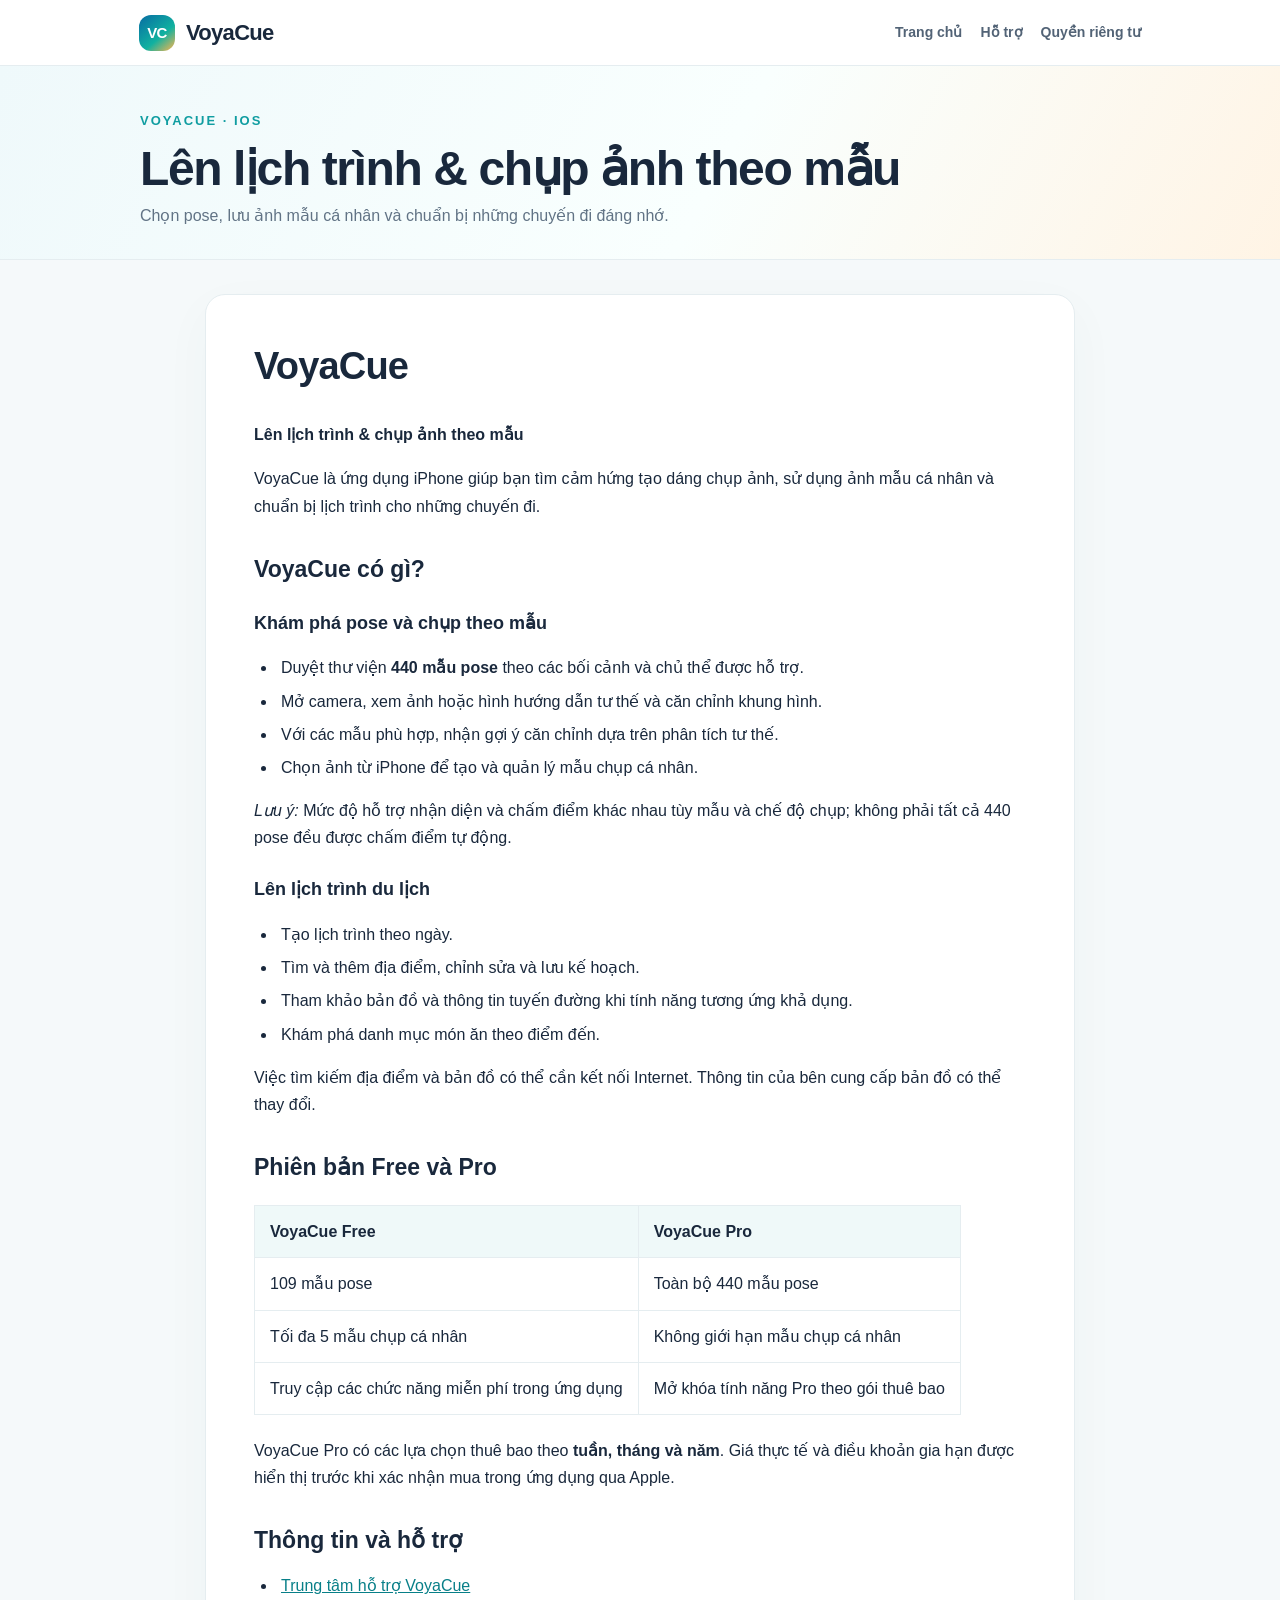
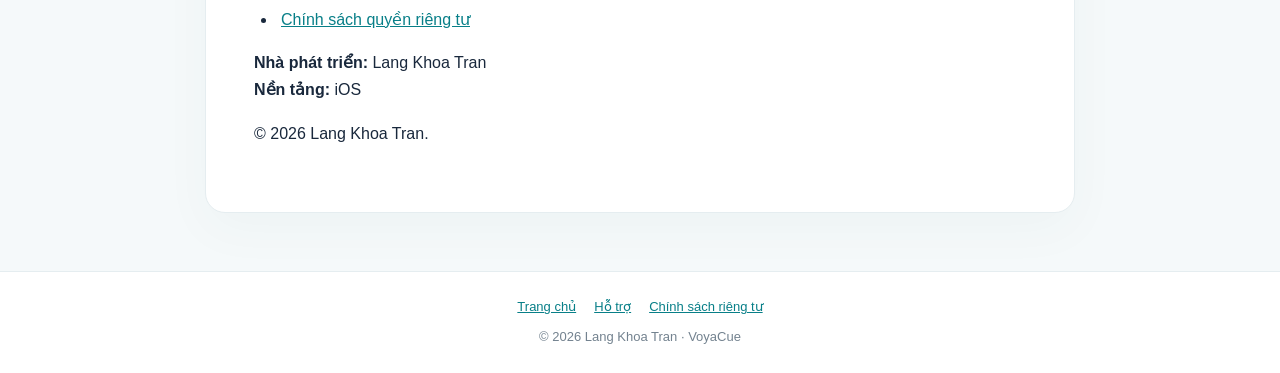
==== index.html @ 2c04db12 "Add files via upload" ====
<!doctype html>
<html lang="vi">
<head>
<meta charset="utf-8">
<meta name="viewport" content="width=device-width, initial-scale=1">
<meta name="description" content="Ứng dụng iPhone giúp bạn tìm cảm hứng tạo dáng và lên kế hoạch du lịch.">
<meta name="theme-color" content="#f5f9fa">
<title>VoyaCue — Lên lịch trình &amp; chụp ảnh theo mẫu</title>
<link rel="stylesheet" href="/styles.css">
</head>
<body>
<header class="site-header"><nav class="nav" aria-label="Điều hướng chính">
<a class="brand" href="/"><span class="logo" aria-hidden="true">VC</span>VoyaCue</a>
<div class="nav-links"><a href="/">Trang chủ</a><a href="/support.html">Hỗ trợ</a><a href="/privacy.html">Quyền riêng tư</a></div>
</nav></header>
<section class="hero"><div class="hero-content"><div class="eyebrow">VoyaCue · iOS</div><h1>Lên lịch trình &amp; chụp ảnh theo mẫu</h1><p>Chọn pose, lưu ảnh mẫu cá nhân và chuẩn bị những chuyến đi đáng nhớ.</p></div></section>
<main class="main"><article class="content"><h1>VoyaCue</h1>
<p><strong>Lên lịch trình &amp; chụp ảnh theo mẫu</strong></p>
<p>VoyaCue là ứng dụng iPhone giúp bạn tìm cảm hứng tạo dáng chụp ảnh, sử dụng ảnh mẫu cá nhân và chuẩn bị lịch trình cho những chuyến đi.</p>
<h2>VoyaCue có gì?</h2>
<h3>Khám phá pose và chụp theo mẫu</h3>
<ul>
<li>Duyệt thư viện <strong>440 mẫu pose</strong> theo các bối cảnh và chủ thể được hỗ trợ.</li>
<li>Mở camera, xem ảnh hoặc hình hướng dẫn tư thế và căn chỉnh khung hình.</li>
<li>Với các mẫu phù hợp, nhận gợi ý căn chỉnh dựa trên phân tích tư thế.</li>
<li>Chọn ảnh từ iPhone để tạo và quản lý mẫu chụp cá nhân.</li>
</ul>
<p><em>Lưu ý:</em> Mức độ hỗ trợ nhận diện và chấm điểm khác nhau tùy mẫu và chế độ chụp; không phải tất cả 440 pose đều được chấm điểm tự động.</p>
<h3>Lên lịch trình du lịch</h3>
<ul>
<li>Tạo lịch trình theo ngày.</li>
<li>Tìm và thêm địa điểm, chỉnh sửa và lưu kế hoạch.</li>
<li>Tham khảo bản đồ và thông tin tuyến đường khi tính năng tương ứng khả dụng.</li>
<li>Khám phá danh mục món ăn theo điểm đến.</li>
</ul>
<p>Việc tìm kiếm địa điểm và bản đồ có thể cần kết nối Internet. Thông tin của bên cung cấp bản đồ có thể thay đổi.</p>
<h2>Phiên bản Free và Pro</h2>
<table>
<thead>
<tr>
  <th>VoyaCue Free</th>
  <th>VoyaCue Pro</th>
</tr>
</thead>
<tbody>
<tr>
  <td>109 mẫu pose</td>
  <td>Toàn bộ 440 mẫu pose</td>
</tr>
<tr>
  <td>Tối đa 5 mẫu chụp cá nhân</td>
  <td>Không giới hạn mẫu chụp cá nhân</td>
</tr>
<tr>
  <td>Truy cập các chức năng miễn phí trong ứng dụng</td>
  <td>Mở khóa tính năng Pro theo gói thuê bao</td>
</tr>
</tbody>
</table>
<p>VoyaCue Pro có các lựa chọn thuê bao theo <strong>tuần, tháng và năm</strong>. Giá thực tế và điều khoản gia hạn được hiển thị trước khi xác nhận mua trong ứng dụng qua Apple.</p>
<h2>Thông tin và hỗ trợ</h2>
<ul>
<li><a href="./support.html">Trung tâm hỗ trợ VoyaCue</a></li>
<li><a href="./privacy.html">Chính sách quyền riêng tư</a></li>
</ul>
<p><strong>Nhà phát triển:</strong> Lang Khoa Tran<br />
<strong>Nền tảng:</strong> iOS</p>
<p>© 2026 Lang Khoa Tran.</p>
</article></main>
<footer class="site-footer"><div class="footer-links"><a href="/">Trang chủ</a><a href="/support.html">Hỗ trợ</a><a href="/privacy.html">Chính sách riêng tư</a></div><div>© 2026 Lang Khoa Tran · VoyaCue</div></footer>
</body></html>
---- styles.css ----
:root{--ink:#19283c;--muted:#617385;--teal:#109da1;--orange:#ff9f50;--line:#e5edf0;--bg:#f5f9fa}
*{box-sizing:border-box}html{scroll-behavior:smooth}body{margin:0;background:var(--bg);color:var(--ink);font:16px/1.7 -apple-system,BlinkMacSystemFont,"Segoe UI",Arial,sans-serif}
a{color:#087f88}a:hover{text-decoration-thickness:2px}
.site-header{background:#fff;border-bottom:1px solid var(--line)}
.nav{max-width:1050px;margin:auto;padding:14px 24px;display:flex;gap:25px;justify-content:space-between;align-items:center;flex-wrap:wrap}
.brand{display:flex;gap:11px;align-items:center;color:var(--ink);font-size:22px;font-weight:800;text-decoration:none;letter-spacing:-.7px}
.logo{height:36px;width:36px;border-radius:12px;display:inline-flex;align-items:center;justify-content:center;color:white;font-size:15px;background:linear-gradient(140deg,#086ca3,#10b1a0 60%,#ffb44c)}
.nav-links{display:flex;flex-wrap:wrap;gap:18px}.nav-links a{font-size:14px;font-weight:600;color:#526376;text-decoration:none}.nav-links a:hover{color:#088e96}
.hero{background:linear-gradient(118deg,#eff9fb 0%,#f9fffe 56%,#fff4e5 100%);padding:44px 24px 30px;border-bottom:1px solid var(--line)}
.hero-content{max-width:1000px;margin:auto}.eyebrow{font-size:13px;font-weight:800;letter-spacing:2px;text-transform:uppercase;color:var(--teal)}
.hero h1{margin:8px 0 4px;font-size:clamp(31px,5vw,48px);line-height:1.2;letter-spacing:-1.4px}.hero p{max-width:680px;color:var(--muted);margin:0}
.main{max-width:1000px;padding:34px 24px 58px;margin:auto}.content{max-width:870px;margin:auto;background:white;border:1px solid var(--line);border-radius:20px;padding:clamp(22px,5vw,48px);box-shadow:0 16px 50px rgba(32,78,88,.035)}
.content h1{font-size:clamp(27px,4vw,38px);line-height:1.22;letter-spacing:-.8px;margin-top:0}
.content h2{font-size:23px;margin:34px 0 8px;line-height:1.35}.content h3{font-size:18px;margin:23px 0 6px}.content p{margin:9px 0 17px}
.content ul,.content ol{padding-left:23px}.content li{padding-left:4px;margin:6px 0}
.content blockquote{background:#fff8ee;border-left:4px solid var(--orange);padding:10px 18px;margin:18px 0;color:#69583d}
.content table{border-collapse:collapse;width:100%;display:block;overflow-x:auto;margin:22px 0;white-space:normal}.content th,.content td{padding:12px 15px;text-align:left;border:1px solid var(--line);min-width:140px}.content th{background:#eff9f9}
.content hr{border:0;border-top:1px solid var(--line);margin:30px 0}.content a{overflow-wrap:anywhere}.content code{background:#eef6f7;padding:2px 5px;border-radius:5px}
.site-footer{background:white;border-top:1px solid var(--line);text-align:center;padding:24px;color:#73828f;font-size:13px}
.footer-links{display:flex;gap:18px;justify-content:center;flex-wrap:wrap;margin-bottom:8px}
@media(max-width:600px){.nav{align-items:flex-start;gap:12px}.content{border-radius:14px}.main{padding:18px 12px 38px}.hero{padding:32px 20px}.content th,.content td{padding:9px 10px}}
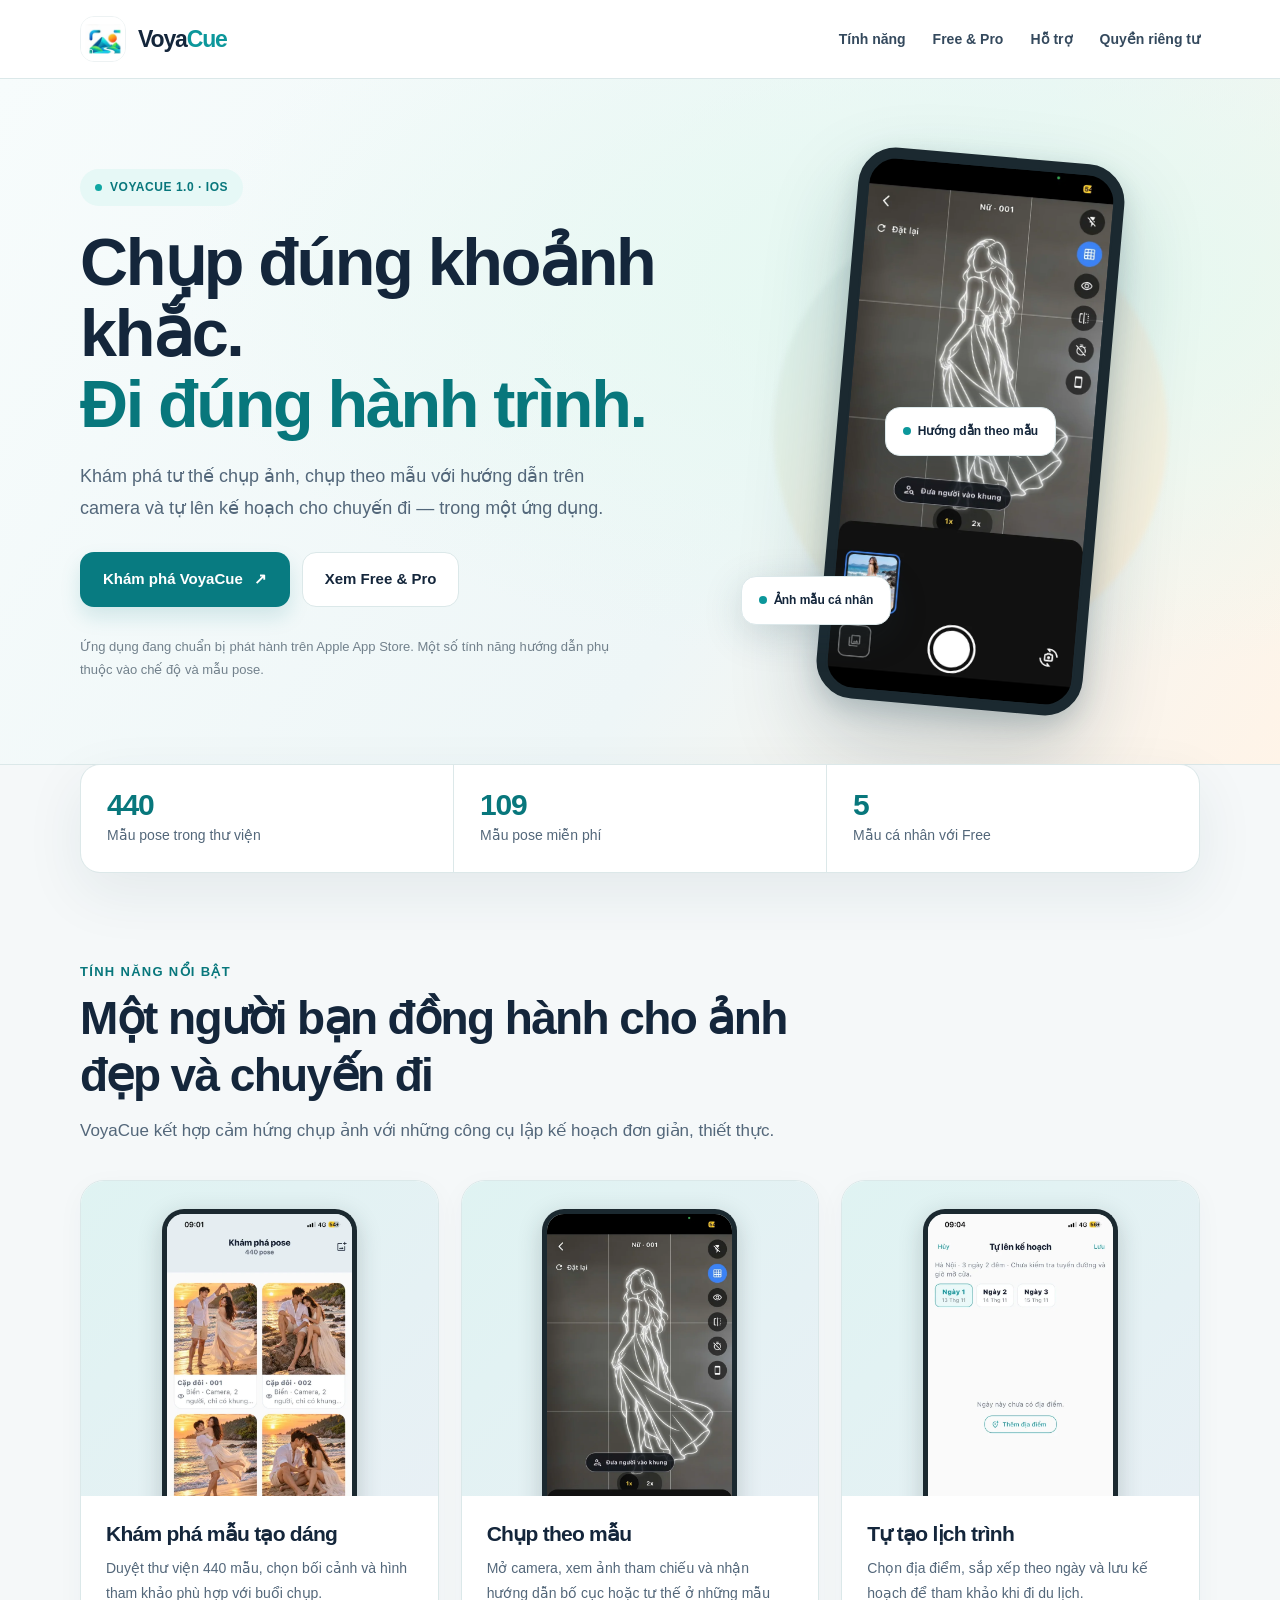
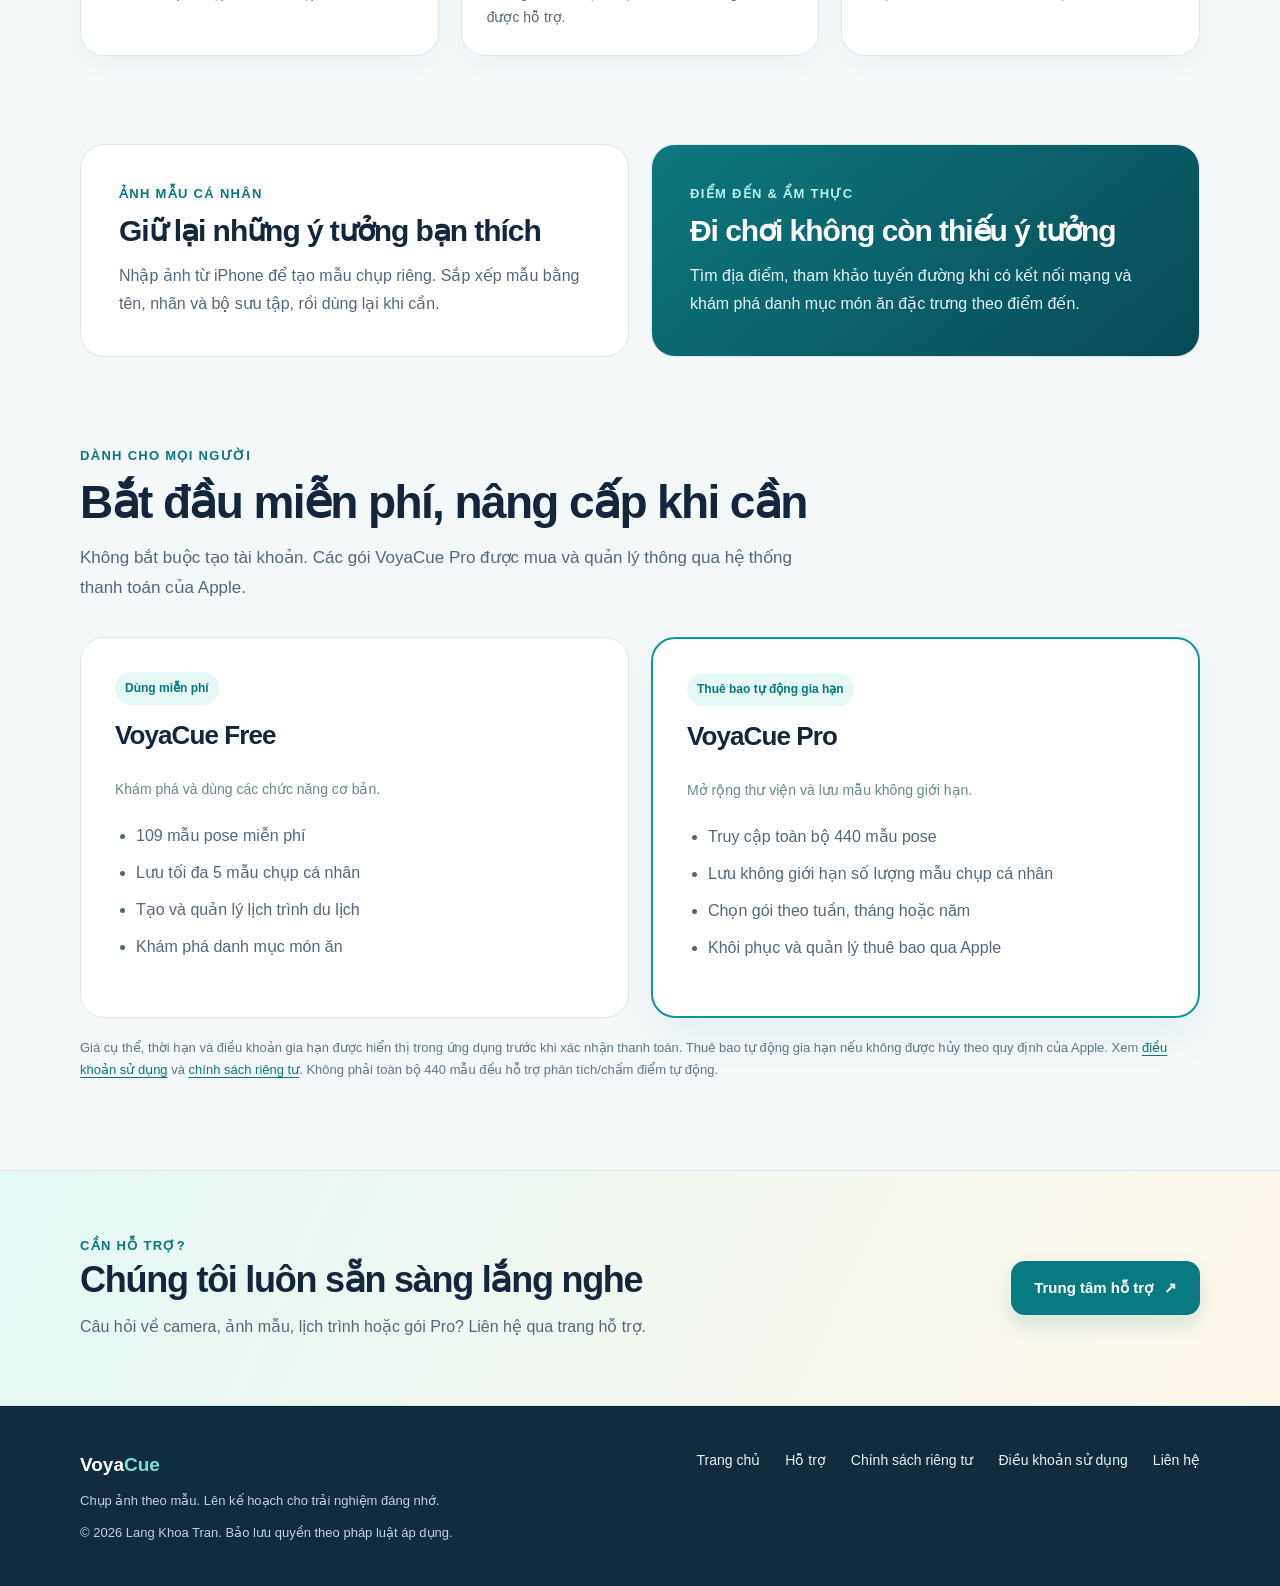
==== commit 2c84d2d3: "Add files via upload" ====
--- a/index.html
+++ b/index.html
@@ -1,71 +1,18 @@
-<!doctype html>
-<html lang="vi">
-<head>
-<meta charset="utf-8">
-<meta name="viewport" content="width=device-width, initial-scale=1">
-<meta name="description" content="Ứng dụng iPhone giúp bạn tìm cảm hứng tạo dáng và lên kế hoạch du lịch.">
-<meta name="theme-color" content="#f5f9fa">
-<title>VoyaCue — Lên lịch trình &amp; chụp ảnh theo mẫu</title>
-<link rel="stylesheet" href="/styles.css">
-</head>
-<body>
-<header class="site-header"><nav class="nav" aria-label="Điều hướng chính">
-<a class="brand" href="/"><span class="logo" aria-hidden="true">VC</span>VoyaCue</a>
-<div class="nav-links"><a href="/">Trang chủ</a><a href="/support.html">Hỗ trợ</a><a href="/privacy.html">Quyền riêng tư</a></div>
-</nav></header>
-<section class="hero"><div class="hero-content"><div class="eyebrow">VoyaCue · iOS</div><h1>Lên lịch trình &amp; chụp ảnh theo mẫu</h1><p>Chọn pose, lưu ảnh mẫu cá nhân và chuẩn bị những chuyến đi đáng nhớ.</p></div></section>
-<main class="main"><article class="content"><h1>VoyaCue</h1>
-<p><strong>Lên lịch trình &amp; chụp ảnh theo mẫu</strong></p>
-<p>VoyaCue là ứng dụng iPhone giúp bạn tìm cảm hứng tạo dáng chụp ảnh, sử dụng ảnh mẫu cá nhân và chuẩn bị lịch trình cho những chuyến đi.</p>
-<h2>VoyaCue có gì?</h2>
-<h3>Khám phá pose và chụp theo mẫu</h3>
-<ul>
-<li>Duyệt thư viện <strong>440 mẫu pose</strong> theo các bối cảnh và chủ thể được hỗ trợ.</li>
-<li>Mở camera, xem ảnh hoặc hình hướng dẫn tư thế và căn chỉnh khung hình.</li>
-<li>Với các mẫu phù hợp, nhận gợi ý căn chỉnh dựa trên phân tích tư thế.</li>
-<li>Chọn ảnh từ iPhone để tạo và quản lý mẫu chụp cá nhân.</li>
-</ul>
-<p><em>Lưu ý:</em> Mức độ hỗ trợ nhận diện và chấm điểm khác nhau tùy mẫu và chế độ chụp; không phải tất cả 440 pose đều được chấm điểm tự động.</p>
-<h3>Lên lịch trình du lịch</h3>
-<ul>
-<li>Tạo lịch trình theo ngày.</li>
-<li>Tìm và thêm địa điểm, chỉnh sửa và lưu kế hoạch.</li>
-<li>Tham khảo bản đồ và thông tin tuyến đường khi tính năng tương ứng khả dụng.</li>
-<li>Khám phá danh mục món ăn theo điểm đến.</li>
-</ul>
-<p>Việc tìm kiếm địa điểm và bản đồ có thể cần kết nối Internet. Thông tin của bên cung cấp bản đồ có thể thay đổi.</p>
-<h2>Phiên bản Free và Pro</h2>
-<table>
-<thead>
-<tr>
-  <th>VoyaCue Free</th>
-  <th>VoyaCue Pro</th>
-</tr>
-</thead>
-<tbody>
-<tr>
-  <td>109 mẫu pose</td>
-  <td>Toàn bộ 440 mẫu pose</td>
-</tr>
-<tr>
-  <td>Tối đa 5 mẫu chụp cá nhân</td>
-  <td>Không giới hạn mẫu chụp cá nhân</td>
-</tr>
-<tr>
-  <td>Truy cập các chức năng miễn phí trong ứng dụng</td>
-  <td>Mở khóa tính năng Pro theo gói thuê bao</td>
-</tr>
-</tbody>
-</table>
-<p>VoyaCue Pro có các lựa chọn thuê bao theo <strong>tuần, tháng và năm</strong>. Giá thực tế và điều khoản gia hạn được hiển thị trước khi xác nhận mua trong ứng dụng qua Apple.</p>
-<h2>Thông tin và hỗ trợ</h2>
-<ul>
-<li><a href="./support.html">Trung tâm hỗ trợ VoyaCue</a></li>
-<li><a href="./privacy.html">Chính sách quyền riêng tư</a></li>
-</ul>
-<p><strong>Nhà phát triển:</strong> Lang Khoa Tran<br />
-<strong>Nền tảng:</strong> iOS</p>
-<p>© 2026 Lang Khoa Tran.</p>
-</article></main>
-<footer class="site-footer"><div class="footer-links"><a href="/">Trang chủ</a><a href="/support.html">Hỗ trợ</a><a href="/privacy.html">Chính sách riêng tư</a></div><div>© 2026 Lang Khoa Tran · VoyaCue</div></footer>
-</body></html>
+<!doctype html><html lang="vi"><head><meta charset="utf-8"><meta name="viewport" content="width=device-width, initial-scale=1"><meta name="theme-color" content="#f5f8f9"><meta name="description" content="VoyaCue giúp bạn khám phá 440 mẫu pose, chụp ảnh theo mẫu và tự tạo lịch trình du lịch trên iPhone."><meta property="og:type" content="website"><meta property="og:title" content="VoyaCue — Chụp ảnh theo mẫu &amp; lên lịch trình du lịch"><meta property="og:description" content="VoyaCue giúp bạn khám phá 440 mẫu pose, chụp ảnh theo mẫu và tự tạo lịch trình du lịch trên iPhone."><meta property="og:site_name" content="VoyaCue"><link rel="icon" type="image/webp" href="/assets/app-icon.webp"><link rel="stylesheet" href="/styles.css"><title>VoyaCue — Chụp ảnh theo mẫu &amp; lên lịch trình du lịch</title></head><body><a class="skip-link" href="#main">Bỏ qua tới nội dung</a>
+<header class="site-header"><div class="container nav" role="navigation" aria-label="Điều hướng chính">
+<a class="brand" href="/"><img src="/assets/app-icon.webp" alt="" width="46" height="46"><span>Voya<span>Cue</span></span></a>
+<div class="nav-links"><a href="/#features" >Tính năng</a><a href="/#pricing" >Free & Pro</a><a href="/support.html" >Hỗ trợ</a><a href="/privacy.html" >Quyền riêng tư</a></div></div></header><main id="main">
+<section class="hero"><div class="container hero-layout"><div class="hero-copy"><span class="top-badge">VoyaCue 1.0 · iOS</span><h1>Chụp đúng khoảnh khắc.<br><strong>Đi đúng hành trình.</strong></h1><p>Khám phá tư thế chụp ảnh, chụp theo mẫu với hướng dẫn trên camera và tự lên kế hoạch cho chuyến đi — trong một ứng dụng.</p><div class="actions"><a class="btn btn-primary" href="#features">Khám phá VoyaCue <span aria-hidden="true">↗</span></a><a class="btn btn-ghost" href="#pricing">Xem Free & Pro</a></div><p class="fine-note">Ứng dụng đang chuẩn bị phát hành trên Apple App Store. Một số tính năng hướng dẫn phụ thuộc vào chế độ và mẫu pose.</p></div><div class="phone-stage"><div class="orb" aria-hidden="true"></div><div class="phone"><img src="/assets/guided-camera.webp" width="640" height="1386" alt="Ảnh chụp thật của Guided Camera VoyaCue, hiển thị hình hướng dẫn tư thế và nút chụp ảnh"></div><div class="phone-label"><span class="dot"></span>Hướng dẫn theo mẫu</div><div class="phone-label last"><span class="dot"></span>Ảnh mẫu cá nhân</div></div></div></section>
+<div class="container metrics" aria-label="Thông tin thư viện và gói"><div class="metric"><strong>440</strong><span>Mẫu pose trong thư viện</span></div><div class="metric"><strong>109</strong><span>Mẫu pose miễn phí</span></div><div class="metric"><strong>5</strong><span>Mẫu cá nhân với Free</span></div></div>
+<section class="section" id="features"><div class="container"><div class="section-head"><div class="section-kicker">Tính năng nổi bật</div><h2>Một người bạn đồng hành cho ảnh đẹp và chuyến đi</h2><p>VoyaCue kết hợp cảm hứng chụp ảnh với những công cụ lập kế hoạch đơn giản, thiết thực.</p></div><div class="feature-grid">
+<article class="feature-card"><div class="feature-thumb"><img loading="lazy" src="/assets/pose-gallery.webp" width="640" height="1386" alt="Màn hình thư viện pose VoyaCue, hiển thị mẫu tạo dáng đôi trên bãi biển"></div><div class="feature-text"><h3>Khám phá mẫu tạo dáng</h3><p>Duyệt thư viện 440 mẫu, chọn bối cảnh và hình tham khảo phù hợp với buổi chụp.</p></div></article>
+<article class="feature-card"><div class="feature-thumb"><img loading="lazy" src="/assets/guided-camera.webp" width="640" height="1386" alt="Màn hình chụp ảnh theo mẫu VoyaCue với hình gợi ý tư thế"></div><div class="feature-text"><h3>Chụp theo mẫu</h3><p>Mở camera, xem ảnh tham chiếu và nhận hướng dẫn bố cục hoặc tư thế ở những mẫu được hỗ trợ.</p></div></article>
+<article class="feature-card"><div class="feature-thumb"><img loading="lazy" src="/assets/trip-planner.webp" width="640" height="1386" alt="Màn hình tự lên kế hoạch chuyến đi theo ngày trên VoyaCue"></div><div class="feature-text"><h3>Tự tạo lịch trình</h3><p>Chọn địa điểm, sắp xếp theo ngày và lưu kế hoạch để tham khảo khi đi du lịch.</p></div></article>
+</div></div></section>
+<section class="section" style="padding-top:0"><div class="container split-banner"><div class="white-panel"><div class="section-kicker">Ảnh mẫu cá nhân</div><h2>Giữ lại những ý tưởng bạn thích</h2><p>Nhập ảnh từ iPhone để tạo mẫu chụp riêng. Sắp xếp mẫu bằng tên, nhãn và bộ sưu tập, rồi dùng lại khi cần.</p></div><div class="white-panel green-panel"><div class="section-kicker" style="color:#b7f2e8">Điểm đến & ẩm thực</div><h2>Đi chơi không còn thiếu ý tưởng</h2><p>Tìm địa điểm, tham khảo tuyến đường khi có kết nối mạng và khám phá danh mục món ăn đặc trưng theo điểm đến.</p></div></div></section>
+<section class="section" id="pricing" style="padding-top:0"><div class="container"><div class="section-head"><div class="section-kicker">Dành cho mọi người</div><h2>Bắt đầu miễn phí, nâng cấp khi cần</h2><p>Không bắt buộc tạo tài khoản. Các gói VoyaCue Pro được mua và quản lý thông qua hệ thống thanh toán của Apple.</p></div><div class="pricing-grid">
+<div class="price-card"><span class="plan-tag">Dùng miễn phí</span><h3>VoyaCue Free</h3><p class="plan-desc">Khám phá và dùng các chức năng cơ bản.</p><ul><li>109 mẫu pose miễn phí</li><li>Lưu tối đa 5 mẫu chụp cá nhân</li><li>Tạo và quản lý lịch trình du lịch</li><li>Khám phá danh mục món ăn</li></ul></div>
+<div class="price-card pro"><span class="plan-tag">Thuê bao tự động gia hạn</span><h3>VoyaCue Pro</h3><p class="plan-desc">Mở rộng thư viện và lưu mẫu không giới hạn.</p><ul><li>Truy cập toàn bộ 440 mẫu pose</li><li>Lưu không giới hạn số lượng mẫu chụp cá nhân</li><li>Chọn gói theo tuần, tháng hoặc năm</li><li>Khôi phục và quản lý thuê bao qua Apple</li></ul></div>
+</div><p class="disclosure">Giá cụ thể, thời hạn và điều khoản gia hạn được hiển thị trong ứng dụng trước khi xác nhận thanh toán. Thuê bao tự động gia hạn nếu không được hủy theo quy định của Apple. Xem <a href="/terms.html">điều khoản sử dụng</a> và <a href="/privacy.html">chính sách riêng tư</a>. Không phải toàn bộ 440 mẫu đều hỗ trợ phân tích/chấm điểm tự động.</p></div></section>
+<section class="cta"><div class="container"><div><div class="section-kicker">Cần hỗ trợ?</div><h2>Chúng tôi luôn sẵn sàng lắng nghe</h2><p>Câu hỏi về camera, ảnh mẫu, lịch trình hoặc gói Pro? Liên hệ qua trang hỗ trợ.</p></div><a href="/support.html" class="btn btn-primary">Trung tâm hỗ trợ <span aria-hidden="true">↗</span></a></div></section>
+</main><footer class="site-footer"><div class="container footer-inner"><div><div class="footer-brand">Voya<span>Cue</span></div><p>Chụp ảnh theo mẫu. Lên kế hoạch cho trải nghiệm đáng nhớ.</p><p>© 2026 Lang Khoa Tran. Bảo lưu quyền theo pháp luật áp dụng.</p></div><nav class="footer-links" aria-label="Liên kết cuối trang"><a href="/">Trang chủ</a><a href="/support.html">Hỗ trợ</a><a href="/privacy.html">Chính sách riêng tư</a><a href="/terms.html">Điều khoản sử dụng</a><a href="mailto:voyacue.support@gmail.com">Liên hệ</a></nav></div></footer></body></html>
--- a/styles.css
+++ b/styles.css
@@ -1,21 +1,21 @@
-:root{--ink:#19283c;--muted:#617385;--teal:#109da1;--orange:#ff9f50;--line:#e5edf0;--bg:#f5f9fa}
-*{box-sizing:border-box}html{scroll-behavior:smooth}body{margin:0;background:var(--bg);color:var(--ink);font:16px/1.7 -apple-system,BlinkMacSystemFont,"Segoe UI",Arial,sans-serif}
-a{color:#087f88}a:hover{text-decoration-thickness:2px}
-.site-header{background:#fff;border-bottom:1px solid var(--line)}
-.nav{max-width:1050px;margin:auto;padding:14px 24px;display:flex;gap:25px;justify-content:space-between;align-items:center;flex-wrap:wrap}
-.brand{display:flex;gap:11px;align-items:center;color:var(--ink);font-size:22px;font-weight:800;text-decoration:none;letter-spacing:-.7px}
-.logo{height:36px;width:36px;border-radius:12px;display:inline-flex;align-items:center;justify-content:center;color:white;font-size:15px;background:linear-gradient(140deg,#086ca3,#10b1a0 60%,#ffb44c)}
-.nav-links{display:flex;flex-wrap:wrap;gap:18px}.nav-links a{font-size:14px;font-weight:600;color:#526376;text-decoration:none}.nav-links a:hover{color:#088e96}
-.hero{background:linear-gradient(118deg,#eff9fb 0%,#f9fffe 56%,#fff4e5 100%);padding:44px 24px 30px;border-bottom:1px solid var(--line)}
-.hero-content{max-width:1000px;margin:auto}.eyebrow{font-size:13px;font-weight:800;letter-spacing:2px;text-transform:uppercase;color:var(--teal)}
-.hero h1{margin:8px 0 4px;font-size:clamp(31px,5vw,48px);line-height:1.2;letter-spacing:-1.4px}.hero p{max-width:680px;color:var(--muted);margin:0}
-.main{max-width:1000px;padding:34px 24px 58px;margin:auto}.content{max-width:870px;margin:auto;background:white;border:1px solid var(--line);border-radius:20px;padding:clamp(22px,5vw,48px);box-shadow:0 16px 50px rgba(32,78,88,.035)}
-.content h1{font-size:clamp(27px,4vw,38px);line-height:1.22;letter-spacing:-.8px;margin-top:0}
-.content h2{font-size:23px;margin:34px 0 8px;line-height:1.35}.content h3{font-size:18px;margin:23px 0 6px}.content p{margin:9px 0 17px}
-.content ul,.content ol{padding-left:23px}.content li{padding-left:4px;margin:6px 0}
-.content blockquote{background:#fff8ee;border-left:4px solid var(--orange);padding:10px 18px;margin:18px 0;color:#69583d}
-.content table{border-collapse:collapse;width:100%;display:block;overflow-x:auto;margin:22px 0;white-space:normal}.content th,.content td{padding:12px 15px;text-align:left;border:1px solid var(--line);min-width:140px}.content th{background:#eff9f9}
-.content hr{border:0;border-top:1px solid var(--line);margin:30px 0}.content a{overflow-wrap:anywhere}.content code{background:#eef6f7;padding:2px 5px;border-radius:5px}
-.site-footer{background:white;border-top:1px solid var(--line);text-align:center;padding:24px;color:#73828f;font-size:13px}
-.footer-links{display:flex;gap:18px;justify-content:center;flex-wrap:wrap;margin-bottom:8px}
-@media(max-width:600px){.nav{align-items:flex-start;gap:12px}.content{border-radius:14px}.main{padding:18px 12px 38px}.hero{padding:32px 20px}.content th,.content td{padding:9px 10px}}
+:root{--bg:#f5f8f9;--white:#fff;--ink:#14263b;--muted:#53677a;--aqua:#0c979b;--aqua-dark:#08777c;--aqua-light:#e6f8f6;--stroke:#dbe8e9;--gold:#ffc273;--shadow:0 20px 58px rgba(27,63,81,.08)}
+*{box-sizing:border-box}html{scroll-behavior:smooth}body{margin:0;background:var(--bg);color:var(--ink);font:16px/1.75 -apple-system,BlinkMacSystemFont,'Segoe UI',Roboto,'Noto Sans',Arial,sans-serif;-webkit-font-smoothing:antialiased}
+a{color:var(--aqua-dark);text-underline-offset:3px}button,a{touch-action:manipulation}img{max-width:100%;height:auto}h1,h2,h3,p{margin-top:0}h1,h2,h3{line-height:1.24;letter-spacing:-.035em}p,li{color:var(--muted)}
+.container{width:min(1120px,calc(100% - 48px));margin:0 auto}.skip-link{position:absolute;left:-999px;top:10px;background:#fff;color:var(--ink);z-index:100;padding:12px;border-radius:10px}.skip-link:focus{left:16px}
+.site-header{background:rgba(255,255,255,.92);border-bottom:1px solid var(--stroke);position:sticky;top:0;z-index:40;backdrop-filter:blur(16px)}.nav{min-height:78px;display:flex;align-items:center;justify-content:space-between;gap:24px}.brand{display:inline-flex;align-items:center;gap:12px;color:var(--ink);text-decoration:none;font-size:23px;letter-spacing:-.05em;font-weight:800;white-space:nowrap}.brand img{width:46px;height:46px;object-fit:contain;border-radius:14px;border:1px solid #edf2f3;background:#fff}.brand span span{color:var(--aqua)}.nav-links{display:flex;align-items:center;gap:27px}.nav-links a{color:#34495d;font-size:14px;font-weight:660;text-decoration:none}.nav-links a:hover,.nav-links a[aria-current=page]{color:var(--aqua-dark)}
+.top-badge,.eyebrow{font-size:12px;font-weight:800;letter-spacing:.09em;text-transform:uppercase}.top-badge{display:inline-flex;align-items:center;gap:8px;background:var(--aqua-light);color:var(--aqua-dark);border-radius:100px;padding:8px 15px;letter-spacing:.045em}.top-badge::before{content:'';width:7px;height:7px;border-radius:100%;background:#10a7a3}
+.hero{position:relative;overflow:hidden;background:radial-gradient(ellipse at 78% 30%,rgba(227,249,240,.94),transparent 58%),linear-gradient(125deg,#f7fcfc,#eef6f7 60%,#fff4e8);border-bottom:1px solid var(--stroke)}.hero-layout{min-height:610px;display:grid;grid-template-columns:1.14fr .86fr;gap:52px;align-items:center;padding:76px 0 56px}.hero-copy h1{font-size:clamp(42px,5.2vw,70px);line-height:1.07;margin:21px 0 20px;font-weight:850;max-width:690px}.hero-copy h1 strong{color:var(--aqua-dark);font-weight:inherit}.hero-copy p{font-size:18px;line-height:1.78;max-width:555px}.actions{display:flex;flex-wrap:wrap;gap:12px;margin:28px 0}.btn{display:inline-flex;gap:11px;align-items:center;justify-content:center;border-radius:14px;padding:13px 22px;text-decoration:none;font-size:15px;font-weight:750;border:1px solid transparent;min-height:49px}.btn-primary{background:#087b81;color:white;box-shadow:0 10px 20px #0c7d8326}.btn-primary:hover{background:#06666b}.btn-ghost{background:white;border-color:var(--stroke);color:var(--ink)}.btn-ghost:hover{background:#f9fcfc}.fine-note{font-size:13px!important;color:#72818c!important}
+.phone-stage{min-height:505px;position:relative;display:flex;align-items:center;justify-content:center}.orb{position:absolute;border-radius:100%;inset:11% 7%;background:linear-gradient(145deg,#d7f1ed,#fff1db);filter:blur(2px)}.phone{position:relative;border:9px solid #1b2930;background:#1b2930;padding:2px;border-radius:38px;box-shadow:0 38px 85px rgba(22,54,67,.23),0 9px 25px rgba(27,67,75,.18);overflow:hidden;width:min(267px,72vw);transform:rotate(5deg)}.phone img{display:block;width:100%;border-radius:27px}.phone-label{position:absolute;z-index:2;background:white;box-shadow:0 10px 38px #2449562b;padding:13px 17px;border:1px solid #dce8ea;border-radius:15px;font-size:12px;font-weight:700;color:var(--ink)}.phone-label:first-of-type{top:14%;right:0}.phone-label.last{bottom:15%;left:0}.dot{display:inline-block;width:8px;height:8px;border-radius:100%;background:var(--aqua);margin-right:7px}
+.metrics{display:grid;grid-template-columns:repeat(3,1fr);gap:1px;background:#dce8e9;border:1px solid #dce8e9;border-radius:20px;overflow:hidden;margin-top:-1px;position:relative;z-index:3;box-shadow:var(--shadow)}.metric{background:#fff;padding:23px 26px}.metric strong{font-size:30px;line-height:1.1;display:block;color:var(--aqua-dark);font-weight:800;letter-spacing:-.04em}.metric span{font-size:14px;color:var(--muted)}
+.section{padding:88px 0}.section-head{max-width:730px;margin-bottom:34px}.section-kicker{font-size:13px;color:var(--aqua-dark);font-weight:820;letter-spacing:.1em;text-transform:uppercase}.section h2,.page-heading h1{font-size:clamp(32px,4vw,46px);margin:7px 0 12px}.section-head p{font-size:17px}
+.feature-grid{display:grid;grid-template-columns:repeat(3,minmax(0,1fr));gap:22px}.feature-card{background:#fff;border:1px solid var(--stroke);border-radius:24px;overflow:hidden;box-shadow:0 7px 28px rgba(34,68,73,.035)}.feature-thumb{background:linear-gradient(135deg,#dff3f2,#e8f0f5);height:315px;display:flex;justify-content:center;align-items:flex-start;overflow:hidden;padding-top:28px}.feature-thumb img{width:195px;border-radius:22px 22px 0 0;border:5px solid #1b2930;border-bottom:0;box-shadow:0 7px 24px #1b293035}.feature-text{padding:25px}.feature-text h3{font-size:21px;margin:0 0 9px}.feature-text p{font-size:14px;margin-bottom:0}
+.split-banner{display:grid;grid-template-columns:1fr 1fr;gap:22px;align-items:stretch}.white-panel{background:#fff;border:1px solid var(--stroke);border-radius:24px;padding:38px}.white-panel h2{font-size:30px}.white-panel p:last-child{margin-bottom:0}.green-panel{background:linear-gradient(140deg,#0e777e,#084a57);color:white}.green-panel p{color:#e3f6f4}.green-panel a{color:#fff}
+.pricing-head{display:flex;justify-content:space-between;align-items:end;gap:26px}.pricing-grid{display:grid;grid-template-columns:1fr 1fr;gap:22px;margin-top:28px}.price-card{background:#fff;border:1px solid var(--stroke);border-radius:24px;padding:34px}.price-card.pro{border:2px solid var(--aqua);box-shadow:0 18px 40px #177f8912}.price-card h3{font-size:26px}.price-card .plan-desc{font-size:14px;color:#688}.price-card ul{padding-left:21px;margin:20px 0}.price-card li{margin:9px 0}.plan-tag{background:var(--aqua-light);color:var(--aqua-dark);font-size:12px;padding:6px 10px;border-radius:40px;font-weight:750;display:inline-block;margin-bottom:14px}.disclosure{font-size:13px;color:#607584;margin:19px 0 0}
+.cta{background:linear-gradient(115deg,#e4f8f5,#fff7eb);border-top:1px solid var(--stroke);border-bottom:1px solid var(--stroke);padding:64px 0}.cta .container{display:flex;justify-content:space-between;align-items:center;gap:28px}.cta h2{font-size:36px;margin:0 0 10px}.cta p{margin:0}
+.page-head{padding:60px 0 36px;background:linear-gradient(130deg,#edf8f9,#fff8ec);border-bottom:1px solid var(--stroke)}.page-heading{max-width:860px}.page-heading p{max-width:690px;font-size:17px}.back-link{display:inline-block;color:var(--aqua-dark);font-weight:720;text-decoration:none;font-size:14px;margin-bottom:15px}
+.page-main{padding:43px 0 88px}.prose-layout{display:grid;grid-template-columns:minmax(0,1fr) 250px;gap:26px;align-items:start}.prose{background:#fff;border-radius:22px;border:1px solid var(--stroke);padding:clamp(22px,4vw,46px);min-width:0}.prose h2{font-size:24px;margin:35px 0 11px}.prose h2:first-child{margin-top:0}.prose h3{font-size:18px;margin:23px 0 8px}.prose p{margin:0 0 15px}.prose ul,.prose ol{margin:7px 0 20px;padding-left:23px}.prose li{margin:7px 0}.prose hr{border:0;border-top:1px solid var(--stroke);margin:30px 0}.prose table{border-collapse:collapse;display:block;overflow-x:auto;width:100%;margin:15px 0 24px}.prose td,.prose th{padding:12px 14px;text-align:left;border:1px solid var(--stroke);min-width:145px;font-size:14px;vertical-align:top}.prose th{background:#f0f8f8;color:var(--ink)}.info-card{background:#fff;border:1px solid var(--stroke);border-radius:20px;padding:23px;position:sticky;top:110px}.info-card h3{margin:0 0 11px;font-size:17px}.info-card p{font-size:14px;margin:0 0 10px}.info-card .btn{width:100%;font-size:14px;padding:12px}.email{font-weight:750;overflow-wrap:anywhere}.notice{background:#f2faf9;border:1px solid #cae9e5;border-radius:15px;padding:16px 19px;margin:22px 0;color:#31565b}.notice p{margin-bottom:0}.block-title{display:flex;align-items:center;gap:9px}.contact-hero{background:linear-gradient(130deg,#e3f9f6,#f4f9fe);padding:25px;border-radius:17px;border:1px solid #c9e9e5;margin:0 0 28px}.contact-hero h2{margin:0 0 8px}.contact-hero p{margin:0 0 12px}.contact-email{font-size:18px;font-weight:780}.smallprint{font-size:13px;color:#6a7d8b}
+.site-footer{background:#112c3c;color:#bfd4df;padding:42px 0}.footer-inner{display:flex;justify-content:space-between;gap:30px;flex-wrap:wrap}.footer-brand{color:#fff;font-weight:800;font-size:19px}.footer-brand span{color:#7bdfda}.site-footer p{color:#bdd2de;font-size:13px;margin:9px 0 0}.footer-links{display:flex;gap:15px 25px;flex-wrap:wrap;align-items:flex-start}.site-footer a{font-size:14px;color:#e1f3f3;text-decoration:none}.site-footer a:hover{text-decoration:underline}
+:focus-visible{outline:3px solid #dd8e23;outline-offset:3px}
+@media(max-width:960px){.hero-layout{gap:22px}.phone-label{display:none}.feature-grid{gap:15px}.feature-thumb{height:255px}.feature-thumb img{width:165px}.prose-layout{grid-template-columns:1fr}.info-card{position:static}}
+@media(max-width:740px){.container{width:min(100% - 32px,1120px)}.nav{min-height:72px;align-items:flex-start;padding:13px 0;flex-wrap:wrap;gap:9px}.brand{font-size:21px}.brand img{width:40px;height:40px}.nav-links{gap:16px;justify-content:flex-start;width:100%;overflow-x:auto;white-space:nowrap;padding-bottom:4px}.nav-links a{font-size:13px}.hero-layout{grid-template-columns:1fr;padding:54px 0 20px;gap:0}.hero-copy h1{font-size:clamp(39px,9vw,60px)}.hero-copy p{font-size:16px}.phone-stage{height:370px;min-height:0}.phone{width:190px;border-width:7px;border-radius:29px;margin-top:90px;transform:rotate(6deg)}.phone img{border-radius:19px}.orb{inset:12% 13% -27%}.metrics{grid-template-columns:1fr 1fr}.metric{padding:17px}.metric strong{font-size:25px}.metric:last-child{grid-column:1/-1}.section{padding:58px 0}.feature-grid,.pricing-grid,.split-banner{grid-template-columns:1fr}.feature-thumb{height:270px}.feature-thumb img{width:180px}.white-panel{padding:25px}.pricing-head{display:block}.price-card{padding:27px}.cta .container{display:block}.cta h2{font-size:30px}.cta .btn{margin-top:22px}.page-head{padding:42px 0 27px}.page-main{padding:24px 0 58px}.prose{padding:24px}.footer-inner{display:block}.footer-links{margin-top:24px}}
+@media(prefers-reduced-motion:reduce){html{scroll-behavior:auto}}
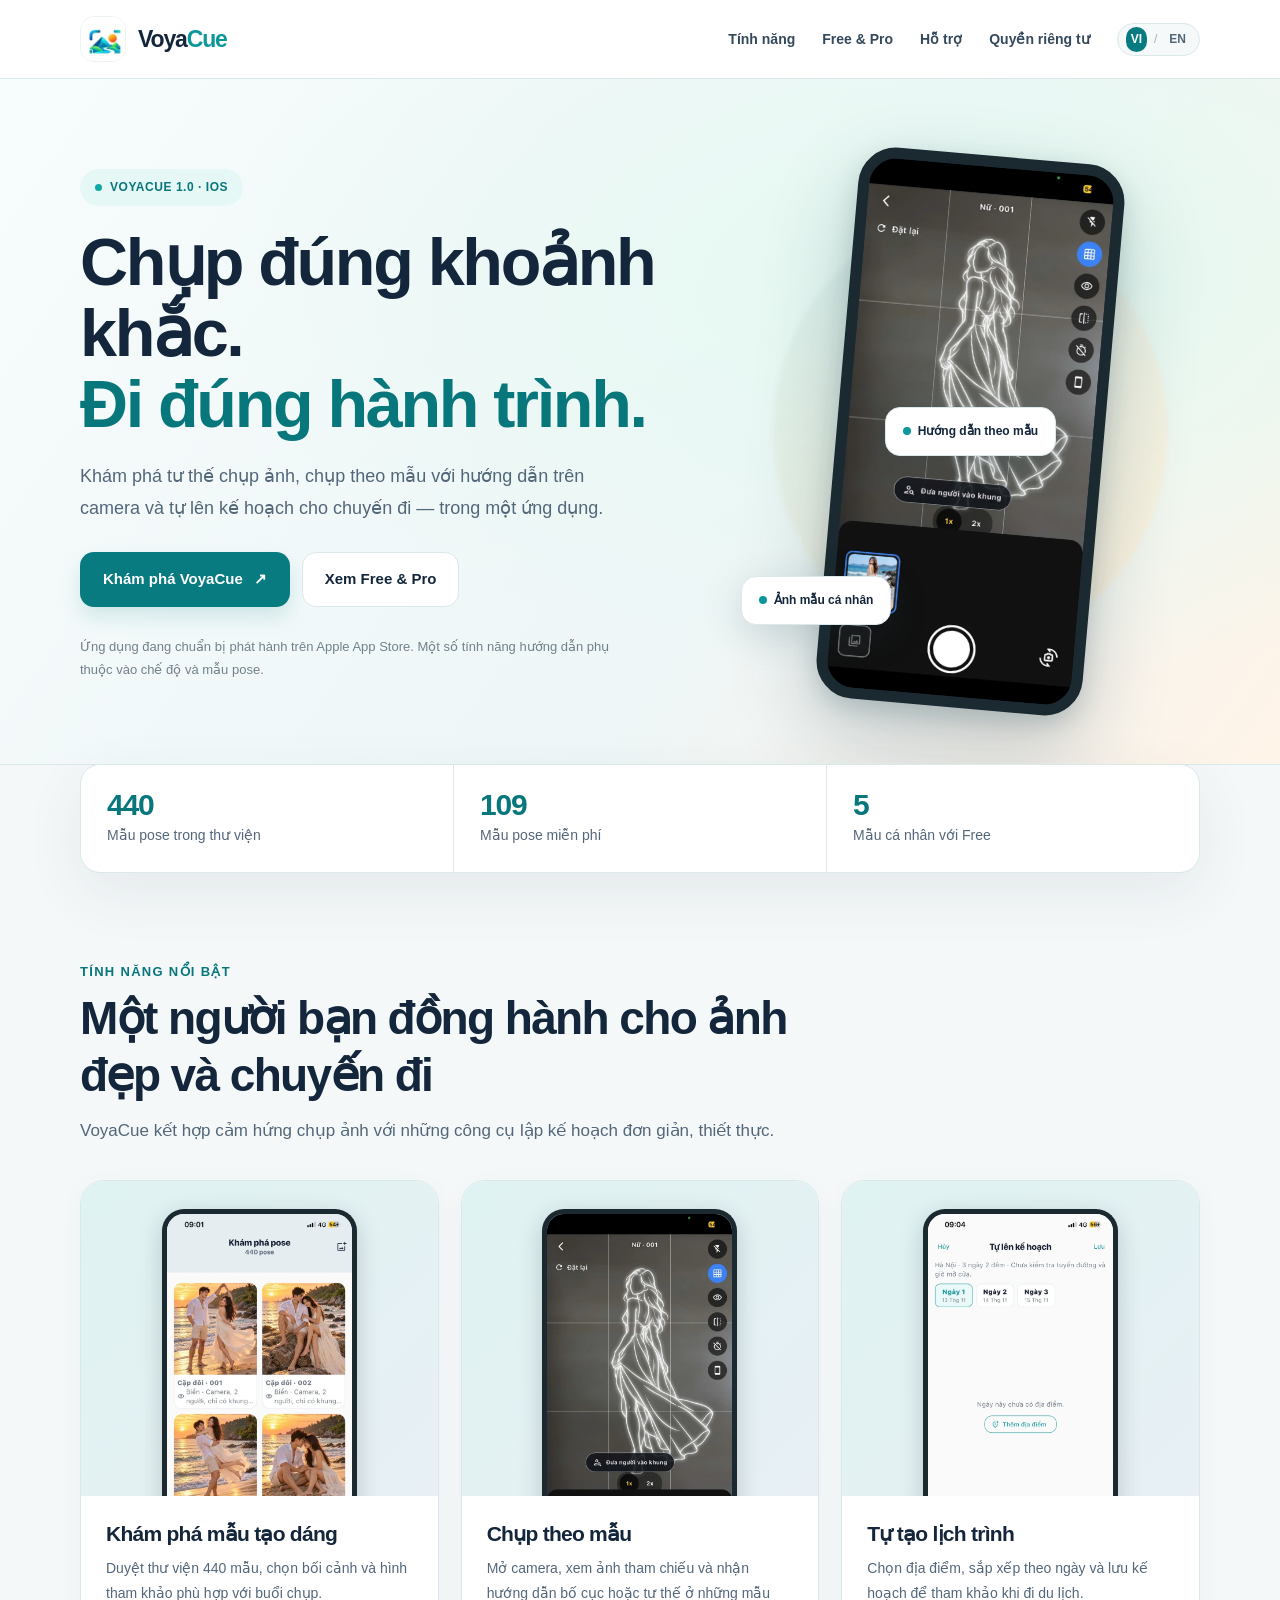
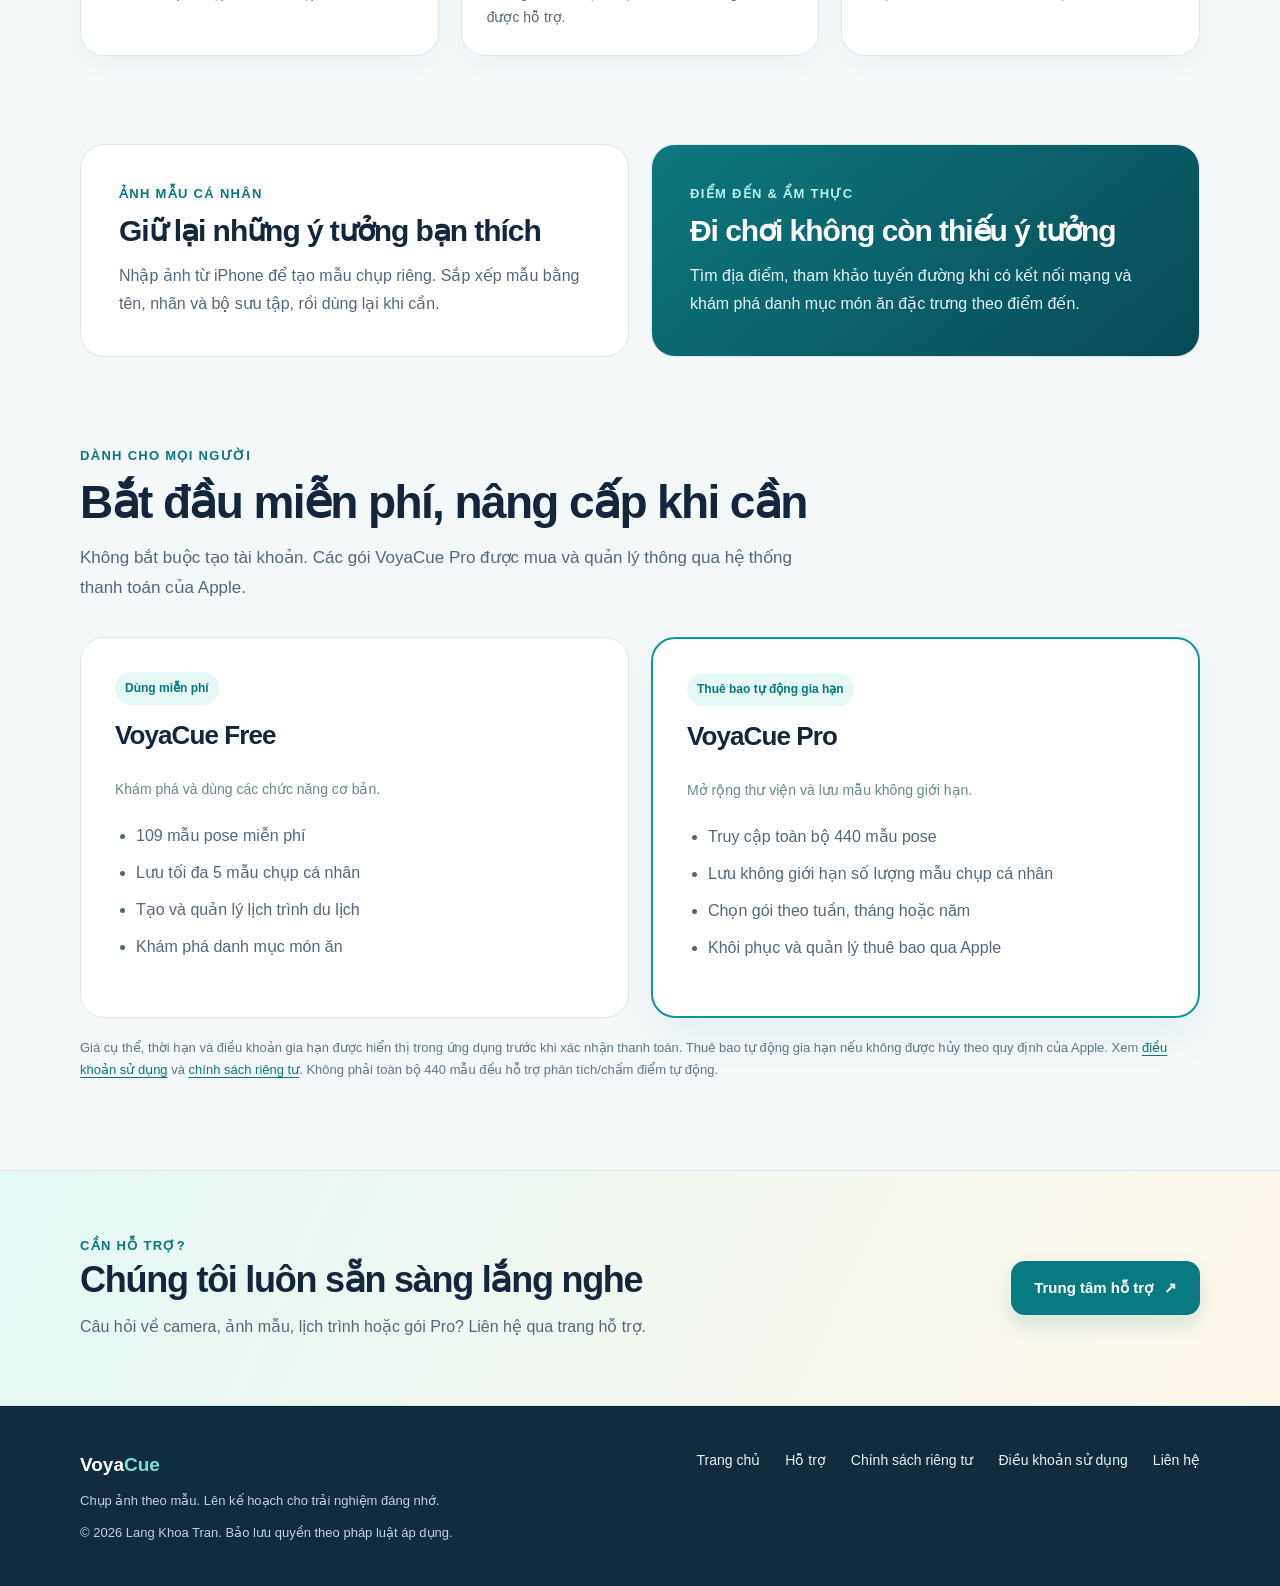
==== commit 33dfc76b: "Add files via upload" ====
--- a/index.html
+++ b/index.html
@@ -1,18 +1,19 @@
-<!doctype html><html lang="vi"><head><meta charset="utf-8"><meta name="viewport" content="width=device-width, initial-scale=1"><meta name="theme-color" content="#f5f8f9"><meta name="description" content="VoyaCue giúp bạn khám phá 440 mẫu pose, chụp ảnh theo mẫu và tự tạo lịch trình du lịch trên iPhone."><meta property="og:type" content="website"><meta property="og:title" content="VoyaCue — Chụp ảnh theo mẫu &amp; lên lịch trình du lịch"><meta property="og:description" content="VoyaCue giúp bạn khám phá 440 mẫu pose, chụp ảnh theo mẫu và tự tạo lịch trình du lịch trên iPhone."><meta property="og:site_name" content="VoyaCue"><link rel="icon" type="image/webp" href="/assets/app-icon.webp"><link rel="stylesheet" href="/styles.css"><title>VoyaCue — Chụp ảnh theo mẫu &amp; lên lịch trình du lịch</title></head><body><a class="skip-link" href="#main">Bỏ qua tới nội dung</a>
-<header class="site-header"><div class="container nav" role="navigation" aria-label="Điều hướng chính">
-<a class="brand" href="/"><img src="/assets/app-icon.webp" alt="" width="46" height="46"><span>Voya<span>Cue</span></span></a>
-<div class="nav-links"><a href="/#features" >Tính năng</a><a href="/#pricing" >Free & Pro</a><a href="/support.html" >Hỗ trợ</a><a href="/privacy.html" >Quyền riêng tư</a></div></div></header><main id="main">
-<section class="hero"><div class="container hero-layout"><div class="hero-copy"><span class="top-badge">VoyaCue 1.0 · iOS</span><h1>Chụp đúng khoảnh khắc.<br><strong>Đi đúng hành trình.</strong></h1><p>Khám phá tư thế chụp ảnh, chụp theo mẫu với hướng dẫn trên camera và tự lên kế hoạch cho chuyến đi — trong một ứng dụng.</p><div class="actions"><a class="btn btn-primary" href="#features">Khám phá VoyaCue <span aria-hidden="true">↗</span></a><a class="btn btn-ghost" href="#pricing">Xem Free & Pro</a></div><p class="fine-note">Ứng dụng đang chuẩn bị phát hành trên Apple App Store. Một số tính năng hướng dẫn phụ thuộc vào chế độ và mẫu pose.</p></div><div class="phone-stage"><div class="orb" aria-hidden="true"></div><div class="phone"><img src="/assets/guided-camera.webp" width="640" height="1386" alt="Ảnh chụp thật của Guided Camera VoyaCue, hiển thị hình hướng dẫn tư thế và nút chụp ảnh"></div><div class="phone-label"><span class="dot"></span>Hướng dẫn theo mẫu</div><div class="phone-label last"><span class="dot"></span>Ảnh mẫu cá nhân</div></div></div></section>
-<div class="container metrics" aria-label="Thông tin thư viện và gói"><div class="metric"><strong>440</strong><span>Mẫu pose trong thư viện</span></div><div class="metric"><strong>109</strong><span>Mẫu pose miễn phí</span></div><div class="metric"><strong>5</strong><span>Mẫu cá nhân với Free</span></div></div>
+<!DOCTYPE html>
+<html lang="vi"><head><meta charset="utf-8"/><meta content="width=device-width, initial-scale=1" name="viewport"/><meta content="#f5f8f9" name="theme-color"/><meta content="VoyaCue giúp bạn khám phá 440 mẫu pose, chụp ảnh theo mẫu và tự tạo lịch trình du lịch trên iPhone." name="description"/><meta content="website" property="og:type"/><meta content="VoyaCue — Chụp ảnh theo mẫu &amp; lên lịch trình du lịch" property="og:title"/><meta content="VoyaCue giúp bạn khám phá 440 mẫu pose, chụp ảnh theo mẫu và tự tạo lịch trình du lịch trên iPhone." property="og:description"/><meta content="VoyaCue" property="og:site_name"/><link href="/assets/app-icon.webp" rel="icon" type="image/webp"/><link href="/styles.css" rel="stylesheet"/><title>VoyaCue — Chụp ảnh theo mẫu &amp; lên lịch trình du lịch</title><link href="https://voyacue-site.pages.dev/index.html" hreflang="vi" rel="alternate"/><link href="https://voyacue-site.pages.dev/en/index.html" hreflang="en" rel="alternate"/></head><body><a class="skip-link" href="#main">Bỏ qua tới nội dung</a>
+<header class="site-header"><div aria-label="Điều hướng chính" class="container nav" role="navigation">
+<a class="brand" href="/"><img alt="" height="46" src="/assets/app-icon.webp" width="46"/><span>Voya<span>Cue</span></span></a>
+<div class="nav-links"><a href="/#features">Tính năng</a><a href="/#pricing">Free &amp; Pro</a><a href="/support.html">Hỗ trợ</a><a href="/privacy.html">Quyền riêng tư</a><nav aria-label="Chọn ngôn ngữ" class="language-switch"><a aria-current="page" aria-label="Tiếng Việt" href="/index.html" lang="vi">VI</a><span aria-hidden="true">/</span><a aria-label="English" href="/en/index.html" lang="en">EN</a></nav></div></div></header><main id="main">
+<section class="hero"><div class="container hero-layout"><div class="hero-copy"><span class="top-badge">VoyaCue 1.0 · iOS</span><h1>Chụp đúng khoảnh khắc.<br/><strong>Đi đúng hành trình.</strong></h1><p>Khám phá tư thế chụp ảnh, chụp theo mẫu với hướng dẫn trên camera và tự lên kế hoạch cho chuyến đi — trong một ứng dụng.</p><div class="actions"><a class="btn btn-primary" href="#features">Khám phá VoyaCue <span aria-hidden="true">↗</span></a><a class="btn btn-ghost" href="#pricing">Xem Free &amp; Pro</a></div><p class="fine-note">Ứng dụng đang chuẩn bị phát hành trên Apple App Store. Một số tính năng hướng dẫn phụ thuộc vào chế độ và mẫu pose.</p></div><div class="phone-stage"><div aria-hidden="true" class="orb"></div><div class="phone"><img alt="Ảnh chụp thật của Guided Camera VoyaCue, hiển thị hình hướng dẫn tư thế và nút chụp ảnh" height="1386" src="/assets/guided-camera.webp" width="640"/></div><div class="phone-label"><span class="dot"></span>Hướng dẫn theo mẫu</div><div class="phone-label last"><span class="dot"></span>Ảnh mẫu cá nhân</div></div></div></section>
+<div aria-label="Thông tin thư viện và gói" class="container metrics"><div class="metric"><strong>440</strong><span>Mẫu pose trong thư viện</span></div><div class="metric"><strong>109</strong><span>Mẫu pose miễn phí</span></div><div class="metric"><strong>5</strong><span>Mẫu cá nhân với Free</span></div></div>
 <section class="section" id="features"><div class="container"><div class="section-head"><div class="section-kicker">Tính năng nổi bật</div><h2>Một người bạn đồng hành cho ảnh đẹp và chuyến đi</h2><p>VoyaCue kết hợp cảm hứng chụp ảnh với những công cụ lập kế hoạch đơn giản, thiết thực.</p></div><div class="feature-grid">
-<article class="feature-card"><div class="feature-thumb"><img loading="lazy" src="/assets/pose-gallery.webp" width="640" height="1386" alt="Màn hình thư viện pose VoyaCue, hiển thị mẫu tạo dáng đôi trên bãi biển"></div><div class="feature-text"><h3>Khám phá mẫu tạo dáng</h3><p>Duyệt thư viện 440 mẫu, chọn bối cảnh và hình tham khảo phù hợp với buổi chụp.</p></div></article>
-<article class="feature-card"><div class="feature-thumb"><img loading="lazy" src="/assets/guided-camera.webp" width="640" height="1386" alt="Màn hình chụp ảnh theo mẫu VoyaCue với hình gợi ý tư thế"></div><div class="feature-text"><h3>Chụp theo mẫu</h3><p>Mở camera, xem ảnh tham chiếu và nhận hướng dẫn bố cục hoặc tư thế ở những mẫu được hỗ trợ.</p></div></article>
-<article class="feature-card"><div class="feature-thumb"><img loading="lazy" src="/assets/trip-planner.webp" width="640" height="1386" alt="Màn hình tự lên kế hoạch chuyến đi theo ngày trên VoyaCue"></div><div class="feature-text"><h3>Tự tạo lịch trình</h3><p>Chọn địa điểm, sắp xếp theo ngày và lưu kế hoạch để tham khảo khi đi du lịch.</p></div></article>
+<article class="feature-card"><div class="feature-thumb"><img alt="Màn hình thư viện pose VoyaCue, hiển thị mẫu tạo dáng đôi trên bãi biển" height="1386" loading="lazy" src="/assets/pose-gallery.webp" width="640"/></div><div class="feature-text"><h3>Khám phá mẫu tạo dáng</h3><p>Duyệt thư viện 440 mẫu, chọn bối cảnh và hình tham khảo phù hợp với buổi chụp.</p></div></article>
+<article class="feature-card"><div class="feature-thumb"><img alt="Màn hình chụp ảnh theo mẫu VoyaCue với hình gợi ý tư thế" height="1386" loading="lazy" src="/assets/guided-camera.webp" width="640"/></div><div class="feature-text"><h3>Chụp theo mẫu</h3><p>Mở camera, xem ảnh tham chiếu và nhận hướng dẫn bố cục hoặc tư thế ở những mẫu được hỗ trợ.</p></div></article>
+<article class="feature-card"><div class="feature-thumb"><img alt="Màn hình tự lên kế hoạch chuyến đi theo ngày trên VoyaCue" height="1386" loading="lazy" src="/assets/trip-planner.webp" width="640"/></div><div class="feature-text"><h3>Tự tạo lịch trình</h3><p>Chọn địa điểm, sắp xếp theo ngày và lưu kế hoạch để tham khảo khi đi du lịch.</p></div></article>
 </div></div></section>
-<section class="section" style="padding-top:0"><div class="container split-banner"><div class="white-panel"><div class="section-kicker">Ảnh mẫu cá nhân</div><h2>Giữ lại những ý tưởng bạn thích</h2><p>Nhập ảnh từ iPhone để tạo mẫu chụp riêng. Sắp xếp mẫu bằng tên, nhãn và bộ sưu tập, rồi dùng lại khi cần.</p></div><div class="white-panel green-panel"><div class="section-kicker" style="color:#b7f2e8">Điểm đến & ẩm thực</div><h2>Đi chơi không còn thiếu ý tưởng</h2><p>Tìm địa điểm, tham khảo tuyến đường khi có kết nối mạng và khám phá danh mục món ăn đặc trưng theo điểm đến.</p></div></div></section>
+<section class="section" style="padding-top:0"><div class="container split-banner"><div class="white-panel"><div class="section-kicker">Ảnh mẫu cá nhân</div><h2>Giữ lại những ý tưởng bạn thích</h2><p>Nhập ảnh từ iPhone để tạo mẫu chụp riêng. Sắp xếp mẫu bằng tên, nhãn và bộ sưu tập, rồi dùng lại khi cần.</p></div><div class="white-panel green-panel"><div class="section-kicker" style="color:#b7f2e8">Điểm đến &amp; ẩm thực</div><h2>Đi chơi không còn thiếu ý tưởng</h2><p>Tìm địa điểm, tham khảo tuyến đường khi có kết nối mạng và khám phá danh mục món ăn đặc trưng theo điểm đến.</p></div></div></section>
 <section class="section" id="pricing" style="padding-top:0"><div class="container"><div class="section-head"><div class="section-kicker">Dành cho mọi người</div><h2>Bắt đầu miễn phí, nâng cấp khi cần</h2><p>Không bắt buộc tạo tài khoản. Các gói VoyaCue Pro được mua và quản lý thông qua hệ thống thanh toán của Apple.</p></div><div class="pricing-grid">
 <div class="price-card"><span class="plan-tag">Dùng miễn phí</span><h3>VoyaCue Free</h3><p class="plan-desc">Khám phá và dùng các chức năng cơ bản.</p><ul><li>109 mẫu pose miễn phí</li><li>Lưu tối đa 5 mẫu chụp cá nhân</li><li>Tạo và quản lý lịch trình du lịch</li><li>Khám phá danh mục món ăn</li></ul></div>
 <div class="price-card pro"><span class="plan-tag">Thuê bao tự động gia hạn</span><h3>VoyaCue Pro</h3><p class="plan-desc">Mở rộng thư viện và lưu mẫu không giới hạn.</p><ul><li>Truy cập toàn bộ 440 mẫu pose</li><li>Lưu không giới hạn số lượng mẫu chụp cá nhân</li><li>Chọn gói theo tuần, tháng hoặc năm</li><li>Khôi phục và quản lý thuê bao qua Apple</li></ul></div>
 </div><p class="disclosure">Giá cụ thể, thời hạn và điều khoản gia hạn được hiển thị trong ứng dụng trước khi xác nhận thanh toán. Thuê bao tự động gia hạn nếu không được hủy theo quy định của Apple. Xem <a href="/terms.html">điều khoản sử dụng</a> và <a href="/privacy.html">chính sách riêng tư</a>. Không phải toàn bộ 440 mẫu đều hỗ trợ phân tích/chấm điểm tự động.</p></div></section>
-<section class="cta"><div class="container"><div><div class="section-kicker">Cần hỗ trợ?</div><h2>Chúng tôi luôn sẵn sàng lắng nghe</h2><p>Câu hỏi về camera, ảnh mẫu, lịch trình hoặc gói Pro? Liên hệ qua trang hỗ trợ.</p></div><a href="/support.html" class="btn btn-primary">Trung tâm hỗ trợ <span aria-hidden="true">↗</span></a></div></section>
-</main><footer class="site-footer"><div class="container footer-inner"><div><div class="footer-brand">Voya<span>Cue</span></div><p>Chụp ảnh theo mẫu. Lên kế hoạch cho trải nghiệm đáng nhớ.</p><p>© 2026 Lang Khoa Tran. Bảo lưu quyền theo pháp luật áp dụng.</p></div><nav class="footer-links" aria-label="Liên kết cuối trang"><a href="/">Trang chủ</a><a href="/support.html">Hỗ trợ</a><a href="/privacy.html">Chính sách riêng tư</a><a href="/terms.html">Điều khoản sử dụng</a><a href="mailto:voyacue.support@gmail.com">Liên hệ</a></nav></div></footer></body></html>+<section class="cta"><div class="container"><div><div class="section-kicker">Cần hỗ trợ?</div><h2>Chúng tôi luôn sẵn sàng lắng nghe</h2><p>Câu hỏi về camera, ảnh mẫu, lịch trình hoặc gói Pro? Liên hệ qua trang hỗ trợ.</p></div><a class="btn btn-primary" href="/support.html">Trung tâm hỗ trợ <span aria-hidden="true">↗</span></a></div></section>
+</main><footer class="site-footer"><div class="container footer-inner"><div><div class="footer-brand">Voya<span>Cue</span></div><p>Chụp ảnh theo mẫu. Lên kế hoạch cho trải nghiệm đáng nhớ.</p><p>© 2026 Lang Khoa Tran. Bảo lưu quyền theo pháp luật áp dụng.</p></div><nav aria-label="Liên kết cuối trang" class="footer-links"><a href="/">Trang chủ</a><a href="/support.html">Hỗ trợ</a><a href="/privacy.html">Chính sách riêng tư</a><a href="/terms.html">Điều khoản sử dụng</a><a href="mailto:voyacue.support@gmail.com">Liên hệ</a></nav></div></footer></body></html>
--- a/styles.css
+++ b/styles.css
@@ -19,3 +19,10 @@
 @media(max-width:960px){.hero-layout{gap:22px}.phone-label{display:none}.feature-grid{gap:15px}.feature-thumb{height:255px}.feature-thumb img{width:165px}.prose-layout{grid-template-columns:1fr}.info-card{position:static}}
 @media(max-width:740px){.container{width:min(100% - 32px,1120px)}.nav{min-height:72px;align-items:flex-start;padding:13px 0;flex-wrap:wrap;gap:9px}.brand{font-size:21px}.brand img{width:40px;height:40px}.nav-links{gap:16px;justify-content:flex-start;width:100%;overflow-x:auto;white-space:nowrap;padding-bottom:4px}.nav-links a{font-size:13px}.hero-layout{grid-template-columns:1fr;padding:54px 0 20px;gap:0}.hero-copy h1{font-size:clamp(39px,9vw,60px)}.hero-copy p{font-size:16px}.phone-stage{height:370px;min-height:0}.phone{width:190px;border-width:7px;border-radius:29px;margin-top:90px;transform:rotate(6deg)}.phone img{border-radius:19px}.orb{inset:12% 13% -27%}.metrics{grid-template-columns:1fr 1fr}.metric{padding:17px}.metric strong{font-size:25px}.metric:last-child{grid-column:1/-1}.section{padding:58px 0}.feature-grid,.pricing-grid,.split-banner{grid-template-columns:1fr}.feature-thumb{height:270px}.feature-thumb img{width:180px}.white-panel{padding:25px}.pricing-head{display:block}.price-card{padding:27px}.cta .container{display:block}.cta h2{font-size:30px}.cta .btn{margin-top:22px}.page-head{padding:42px 0 27px}.page-main{padding:24px 0 58px}.prose{padding:24px}.footer-inner{display:block}.footer-links{margin-top:24px}}
 @media(prefers-reduced-motion:reduce){html{scroll-behavior:auto}}
+
+/* Bilingual navigation: purely static links, no cookies or JavaScript needed. */
+.language-switch{display:inline-flex;align-items:center;gap:7px;white-space:nowrap;border:1px solid var(--stroke);border-radius:999px;padding:3px 8px;background:#f5f9fa}
+.language-switch a{display:inline-block;padding:2px 5px;border-radius:20px;color:#53677a;font-size:12px;font-weight:800;text-decoration:none}
+.language-switch a[aria-current="page"]{background:#087b81;color:white}
+.language-switch span{font-size:12px;color:#a0b2b7}
+@media(max-width:740px){.nav-links{flex-wrap:wrap;overflow:visible;white-space:normal;gap:9px 15px}.language-switch{margin-left:auto}}
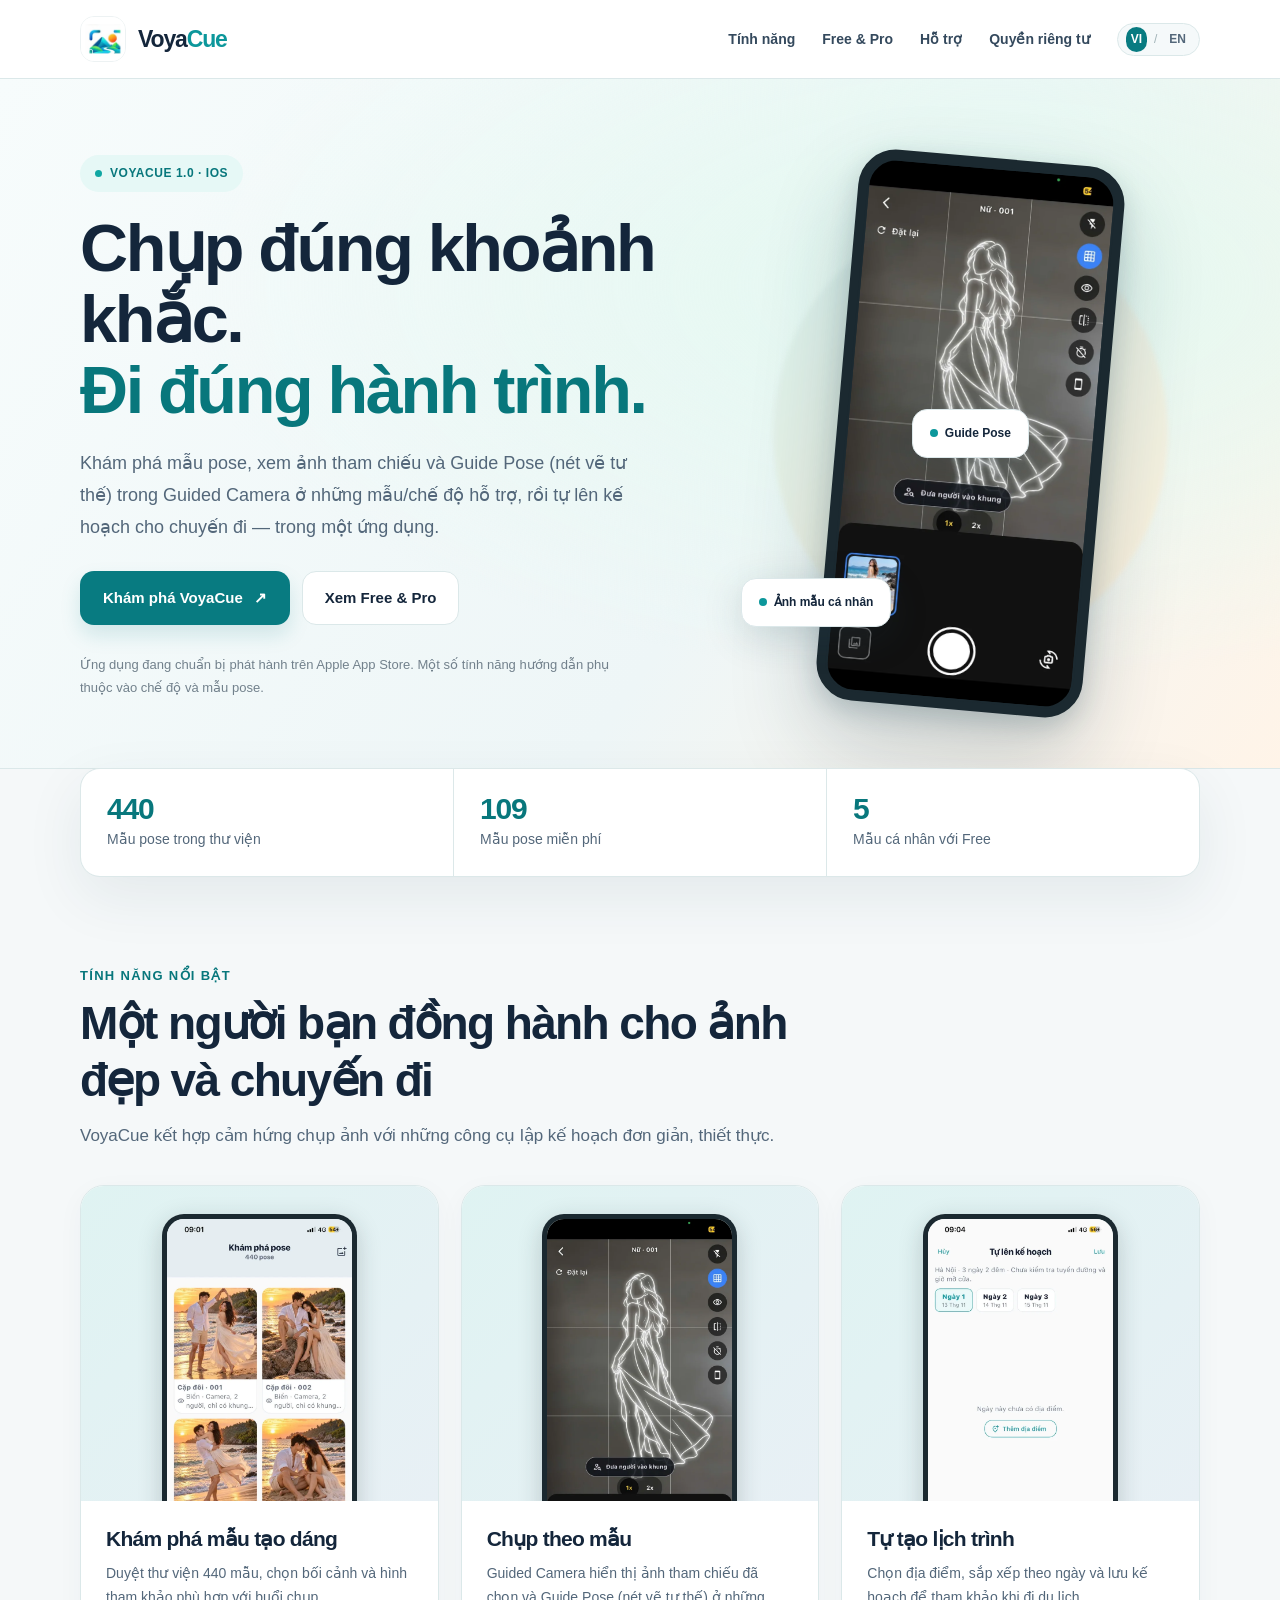
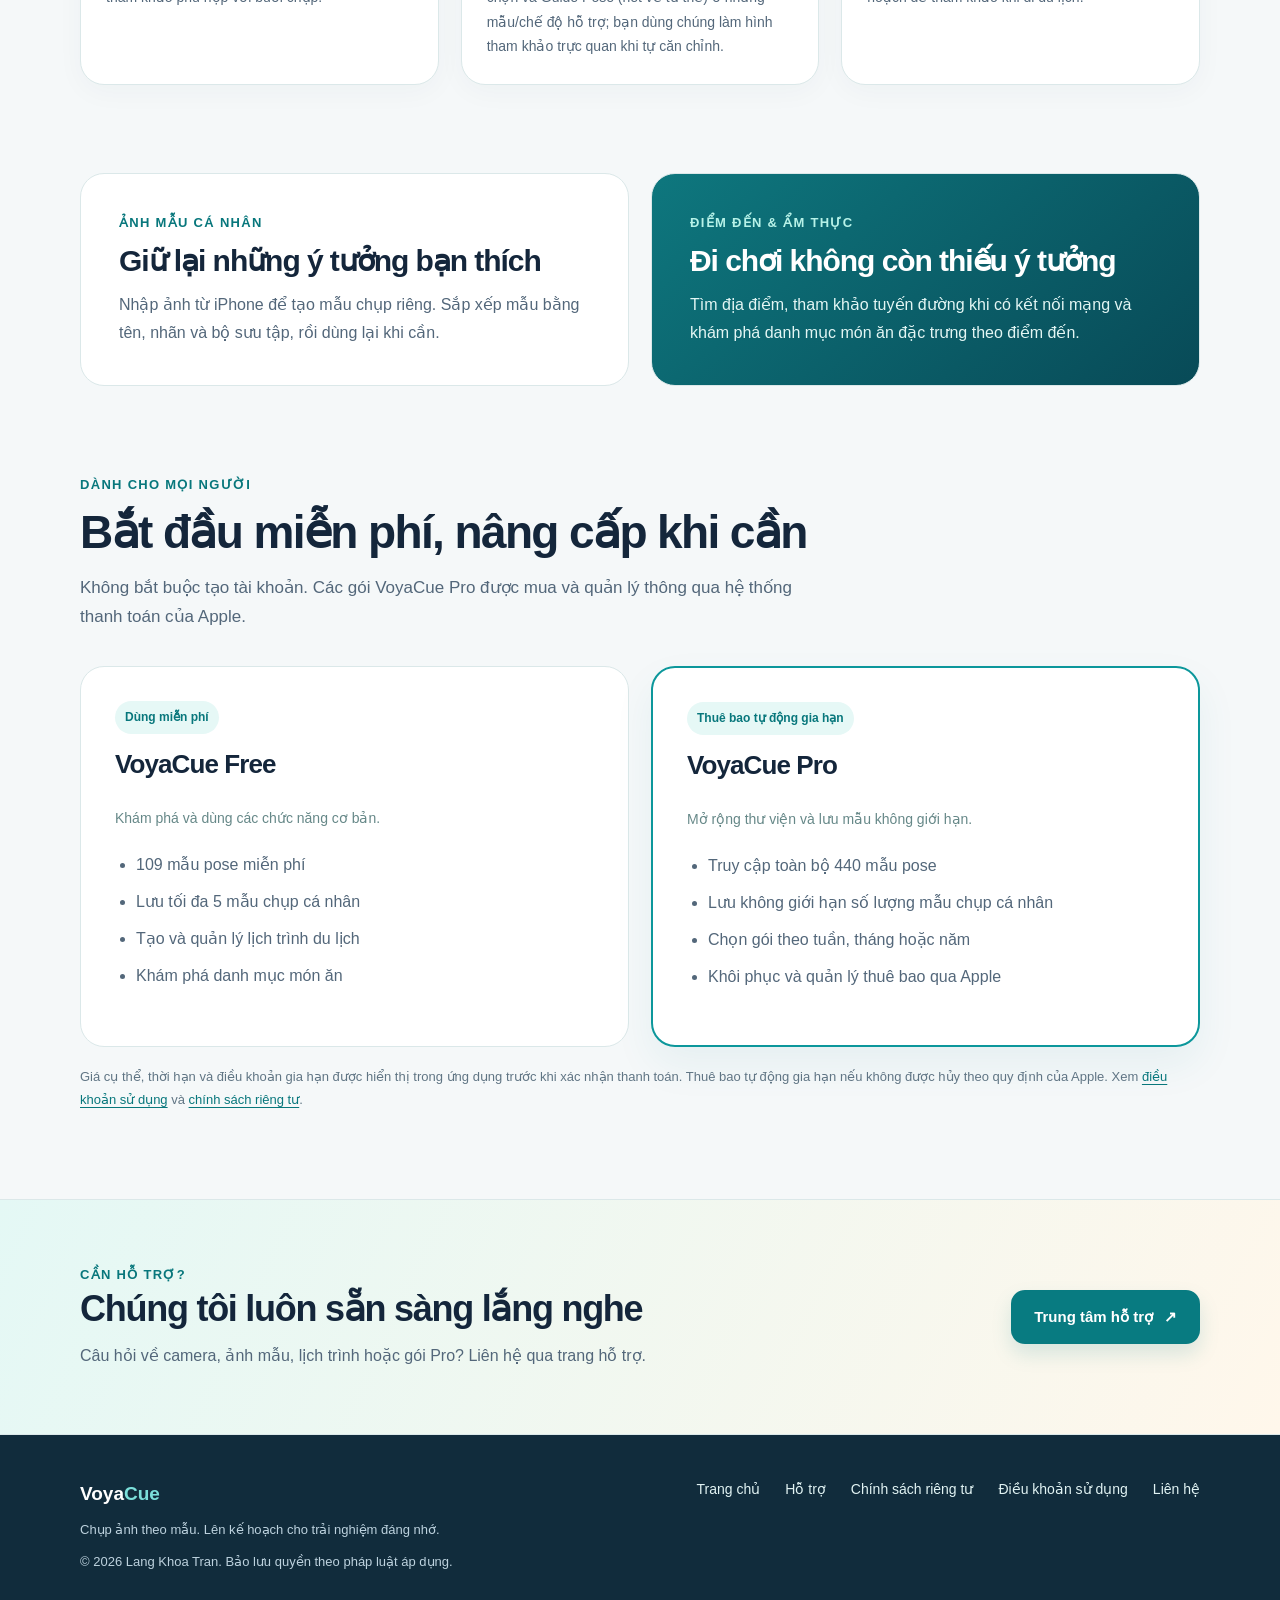
==== commit 77bfe048: "docs(web): align VoyaCue website with App Store release" ====
--- a/index.html
+++ b/index.html
@@ -1,19 +1,19 @@
 <!DOCTYPE html>
-<html lang="vi"><head><meta charset="utf-8"/><meta content="width=device-width, initial-scale=1" name="viewport"/><meta content="#f5f8f9" name="theme-color"/><meta content="VoyaCue giúp bạn khám phá 440 mẫu pose, chụp ảnh theo mẫu và tự tạo lịch trình du lịch trên iPhone." name="description"/><meta content="website" property="og:type"/><meta content="VoyaCue — Chụp ảnh theo mẫu &amp; lên lịch trình du lịch" property="og:title"/><meta content="VoyaCue giúp bạn khám phá 440 mẫu pose, chụp ảnh theo mẫu và tự tạo lịch trình du lịch trên iPhone." property="og:description"/><meta content="VoyaCue" property="og:site_name"/><link href="/assets/app-icon.webp" rel="icon" type="image/webp"/><link href="/styles.css" rel="stylesheet"/><title>VoyaCue — Chụp ảnh theo mẫu &amp; lên lịch trình du lịch</title><link href="https://voyacue-site.pages.dev/index.html" hreflang="vi" rel="alternate"/><link href="https://voyacue-site.pages.dev/en/index.html" hreflang="en" rel="alternate"/></head><body><a class="skip-link" href="#main">Bỏ qua tới nội dung</a>
+<html lang="vi"><head><meta charset="utf-8"/><meta content="width=device-width, initial-scale=1" name="viewport"/><meta content="#f5f8f9" name="theme-color"/><meta content="VoyaCue giúp bạn khám phá 440 mẫu pose, xem ảnh tham chiếu và Guide Pose trực quan khi chụp, rồi tự tạo lịch trình du lịch trên iPhone." name="description"/><meta content="website" property="og:type"/><meta content="VoyaCue — Tham khảo pose &amp; lên lịch trình du lịch" property="og:title"/><meta content="VoyaCue giúp bạn khám phá 440 mẫu pose, xem ảnh tham chiếu và Guide Pose trực quan khi chụp, rồi tự tạo lịch trình du lịch trên iPhone." property="og:description"/><meta content="VoyaCue" property="og:site_name"/><link href="/assets/app-icon.webp" rel="icon" type="image/webp"/><link href="/styles.css" rel="stylesheet"/><title>VoyaCue — Tham khảo pose &amp; lên lịch trình du lịch</title><link href="https://voyacue-site.pages.dev/index.html" hreflang="vi" rel="alternate"/><link href="https://voyacue-site.pages.dev/en/index.html" hreflang="en" rel="alternate"/></head><body><a class="skip-link" href="#main">Bỏ qua tới nội dung</a>
 <header class="site-header"><div aria-label="Điều hướng chính" class="container nav" role="navigation">
 <a class="brand" href="/"><img alt="" height="46" src="/assets/app-icon.webp" width="46"/><span>Voya<span>Cue</span></span></a>
 <div class="nav-links"><a href="/#features">Tính năng</a><a href="/#pricing">Free &amp; Pro</a><a href="/support.html">Hỗ trợ</a><a href="/privacy.html">Quyền riêng tư</a><nav aria-label="Chọn ngôn ngữ" class="language-switch"><a aria-current="page" aria-label="Tiếng Việt" href="/index.html" lang="vi">VI</a><span aria-hidden="true">/</span><a aria-label="English" href="/en/index.html" lang="en">EN</a></nav></div></div></header><main id="main">
-<section class="hero"><div class="container hero-layout"><div class="hero-copy"><span class="top-badge">VoyaCue 1.0 · iOS</span><h1>Chụp đúng khoảnh khắc.<br/><strong>Đi đúng hành trình.</strong></h1><p>Khám phá tư thế chụp ảnh, chụp theo mẫu với hướng dẫn trên camera và tự lên kế hoạch cho chuyến đi — trong một ứng dụng.</p><div class="actions"><a class="btn btn-primary" href="#features">Khám phá VoyaCue <span aria-hidden="true">↗</span></a><a class="btn btn-ghost" href="#pricing">Xem Free &amp; Pro</a></div><p class="fine-note">Ứng dụng đang chuẩn bị phát hành trên Apple App Store. Một số tính năng hướng dẫn phụ thuộc vào chế độ và mẫu pose.</p></div><div class="phone-stage"><div aria-hidden="true" class="orb"></div><div class="phone"><img alt="Ảnh chụp thật của Guided Camera VoyaCue, hiển thị hình hướng dẫn tư thế và nút chụp ảnh" height="1386" src="/assets/guided-camera.webp" width="640"/></div><div class="phone-label"><span class="dot"></span>Hướng dẫn theo mẫu</div><div class="phone-label last"><span class="dot"></span>Ảnh mẫu cá nhân</div></div></div></section>
+<section class="hero"><div class="container hero-layout"><div class="hero-copy"><span class="top-badge">VoyaCue 1.0 · iOS</span><h1>Chụp đúng khoảnh khắc.<br/><strong>Đi đúng hành trình.</strong></h1><p>Khám phá mẫu pose, xem ảnh tham chiếu và Guide Pose (nét vẽ tư thế) trong Guided Camera ở những mẫu/chế độ hỗ trợ, rồi tự lên kế hoạch cho chuyến đi — trong một ứng dụng.</p><div class="actions"><a class="btn btn-primary" href="#features">Khám phá VoyaCue <span aria-hidden="true">↗</span></a><a class="btn btn-ghost" href="#pricing">Xem Free &amp; Pro</a></div><p class="fine-note">Ứng dụng đang chuẩn bị phát hành trên Apple App Store. Một số tính năng hướng dẫn phụ thuộc vào chế độ và mẫu pose.</p></div><div class="phone-stage"><div aria-hidden="true" class="orb"></div><div class="phone"><img alt="Ảnh chụp thật của Guided Camera VoyaCue, hiển thị hình hướng dẫn tư thế và nút chụp ảnh" height="1386" src="/assets/guided-camera.webp" width="640"/></div><div class="phone-label"><span class="dot"></span>Guide Pose</div><div class="phone-label last"><span class="dot"></span>Ảnh mẫu cá nhân</div></div></div></section>
 <div aria-label="Thông tin thư viện và gói" class="container metrics"><div class="metric"><strong>440</strong><span>Mẫu pose trong thư viện</span></div><div class="metric"><strong>109</strong><span>Mẫu pose miễn phí</span></div><div class="metric"><strong>5</strong><span>Mẫu cá nhân với Free</span></div></div>
 <section class="section" id="features"><div class="container"><div class="section-head"><div class="section-kicker">Tính năng nổi bật</div><h2>Một người bạn đồng hành cho ảnh đẹp và chuyến đi</h2><p>VoyaCue kết hợp cảm hứng chụp ảnh với những công cụ lập kế hoạch đơn giản, thiết thực.</p></div><div class="feature-grid">
 <article class="feature-card"><div class="feature-thumb"><img alt="Màn hình thư viện pose VoyaCue, hiển thị mẫu tạo dáng đôi trên bãi biển" height="1386" loading="lazy" src="/assets/pose-gallery.webp" width="640"/></div><div class="feature-text"><h3>Khám phá mẫu tạo dáng</h3><p>Duyệt thư viện 440 mẫu, chọn bối cảnh và hình tham khảo phù hợp với buổi chụp.</p></div></article>
-<article class="feature-card"><div class="feature-thumb"><img alt="Màn hình chụp ảnh theo mẫu VoyaCue với hình gợi ý tư thế" height="1386" loading="lazy" src="/assets/guided-camera.webp" width="640"/></div><div class="feature-text"><h3>Chụp theo mẫu</h3><p>Mở camera, xem ảnh tham chiếu và nhận hướng dẫn bố cục hoặc tư thế ở những mẫu được hỗ trợ.</p></div></article>
+<article class="feature-card"><div class="feature-thumb"><img alt="Màn hình chụp ảnh theo mẫu VoyaCue với hình gợi ý tư thế" height="1386" loading="lazy" src="/assets/guided-camera.webp" width="640"/></div><div class="feature-text"><h3>Chụp theo mẫu</h3><p>Guided Camera hiển thị ảnh tham chiếu đã chọn và Guide Pose (nét vẽ tư thế) ở những mẫu/chế độ hỗ trợ; bạn dùng chúng làm hình tham khảo trực quan khi tự căn chỉnh.</p></div></article>
 <article class="feature-card"><div class="feature-thumb"><img alt="Màn hình tự lên kế hoạch chuyến đi theo ngày trên VoyaCue" height="1386" loading="lazy" src="/assets/trip-planner.webp" width="640"/></div><div class="feature-text"><h3>Tự tạo lịch trình</h3><p>Chọn địa điểm, sắp xếp theo ngày và lưu kế hoạch để tham khảo khi đi du lịch.</p></div></article>
 </div></div></section>
 <section class="section" style="padding-top:0"><div class="container split-banner"><div class="white-panel"><div class="section-kicker">Ảnh mẫu cá nhân</div><h2>Giữ lại những ý tưởng bạn thích</h2><p>Nhập ảnh từ iPhone để tạo mẫu chụp riêng. Sắp xếp mẫu bằng tên, nhãn và bộ sưu tập, rồi dùng lại khi cần.</p></div><div class="white-panel green-panel"><div class="section-kicker" style="color:#b7f2e8">Điểm đến &amp; ẩm thực</div><h2>Đi chơi không còn thiếu ý tưởng</h2><p>Tìm địa điểm, tham khảo tuyến đường khi có kết nối mạng và khám phá danh mục món ăn đặc trưng theo điểm đến.</p></div></div></section>
 <section class="section" id="pricing" style="padding-top:0"><div class="container"><div class="section-head"><div class="section-kicker">Dành cho mọi người</div><h2>Bắt đầu miễn phí, nâng cấp khi cần</h2><p>Không bắt buộc tạo tài khoản. Các gói VoyaCue Pro được mua và quản lý thông qua hệ thống thanh toán của Apple.</p></div><div class="pricing-grid">
 <div class="price-card"><span class="plan-tag">Dùng miễn phí</span><h3>VoyaCue Free</h3><p class="plan-desc">Khám phá và dùng các chức năng cơ bản.</p><ul><li>109 mẫu pose miễn phí</li><li>Lưu tối đa 5 mẫu chụp cá nhân</li><li>Tạo và quản lý lịch trình du lịch</li><li>Khám phá danh mục món ăn</li></ul></div>
 <div class="price-card pro"><span class="plan-tag">Thuê bao tự động gia hạn</span><h3>VoyaCue Pro</h3><p class="plan-desc">Mở rộng thư viện và lưu mẫu không giới hạn.</p><ul><li>Truy cập toàn bộ 440 mẫu pose</li><li>Lưu không giới hạn số lượng mẫu chụp cá nhân</li><li>Chọn gói theo tuần, tháng hoặc năm</li><li>Khôi phục và quản lý thuê bao qua Apple</li></ul></div>
-</div><p class="disclosure">Giá cụ thể, thời hạn và điều khoản gia hạn được hiển thị trong ứng dụng trước khi xác nhận thanh toán. Thuê bao tự động gia hạn nếu không được hủy theo quy định của Apple. Xem <a href="/terms.html">điều khoản sử dụng</a> và <a href="/privacy.html">chính sách riêng tư</a>. Không phải toàn bộ 440 mẫu đều hỗ trợ phân tích/chấm điểm tự động.</p></div></section>
+</div><p class="disclosure">Giá cụ thể, thời hạn và điều khoản gia hạn được hiển thị trong ứng dụng trước khi xác nhận thanh toán. Thuê bao tự động gia hạn nếu không được hủy theo quy định của Apple. Xem <a href="/terms.html">điều khoản sử dụng</a> và <a href="/privacy.html">chính sách riêng tư</a>. </p></div></section>
 <section class="cta"><div class="container"><div><div class="section-kicker">Cần hỗ trợ?</div><h2>Chúng tôi luôn sẵn sàng lắng nghe</h2><p>Câu hỏi về camera, ảnh mẫu, lịch trình hoặc gói Pro? Liên hệ qua trang hỗ trợ.</p></div><a class="btn btn-primary" href="/support.html">Trung tâm hỗ trợ <span aria-hidden="true">↗</span></a></div></section>
 </main><footer class="site-footer"><div class="container footer-inner"><div><div class="footer-brand">Voya<span>Cue</span></div><p>Chụp ảnh theo mẫu. Lên kế hoạch cho trải nghiệm đáng nhớ.</p><p>© 2026 Lang Khoa Tran. Bảo lưu quyền theo pháp luật áp dụng.</p></div><nav aria-label="Liên kết cuối trang" class="footer-links"><a href="/">Trang chủ</a><a href="/support.html">Hỗ trợ</a><a href="/privacy.html">Chính sách riêng tư</a><a href="/terms.html">Điều khoản sử dụng</a><a href="mailto:voyacue.support@gmail.com">Liên hệ</a></nav></div></footer></body></html>
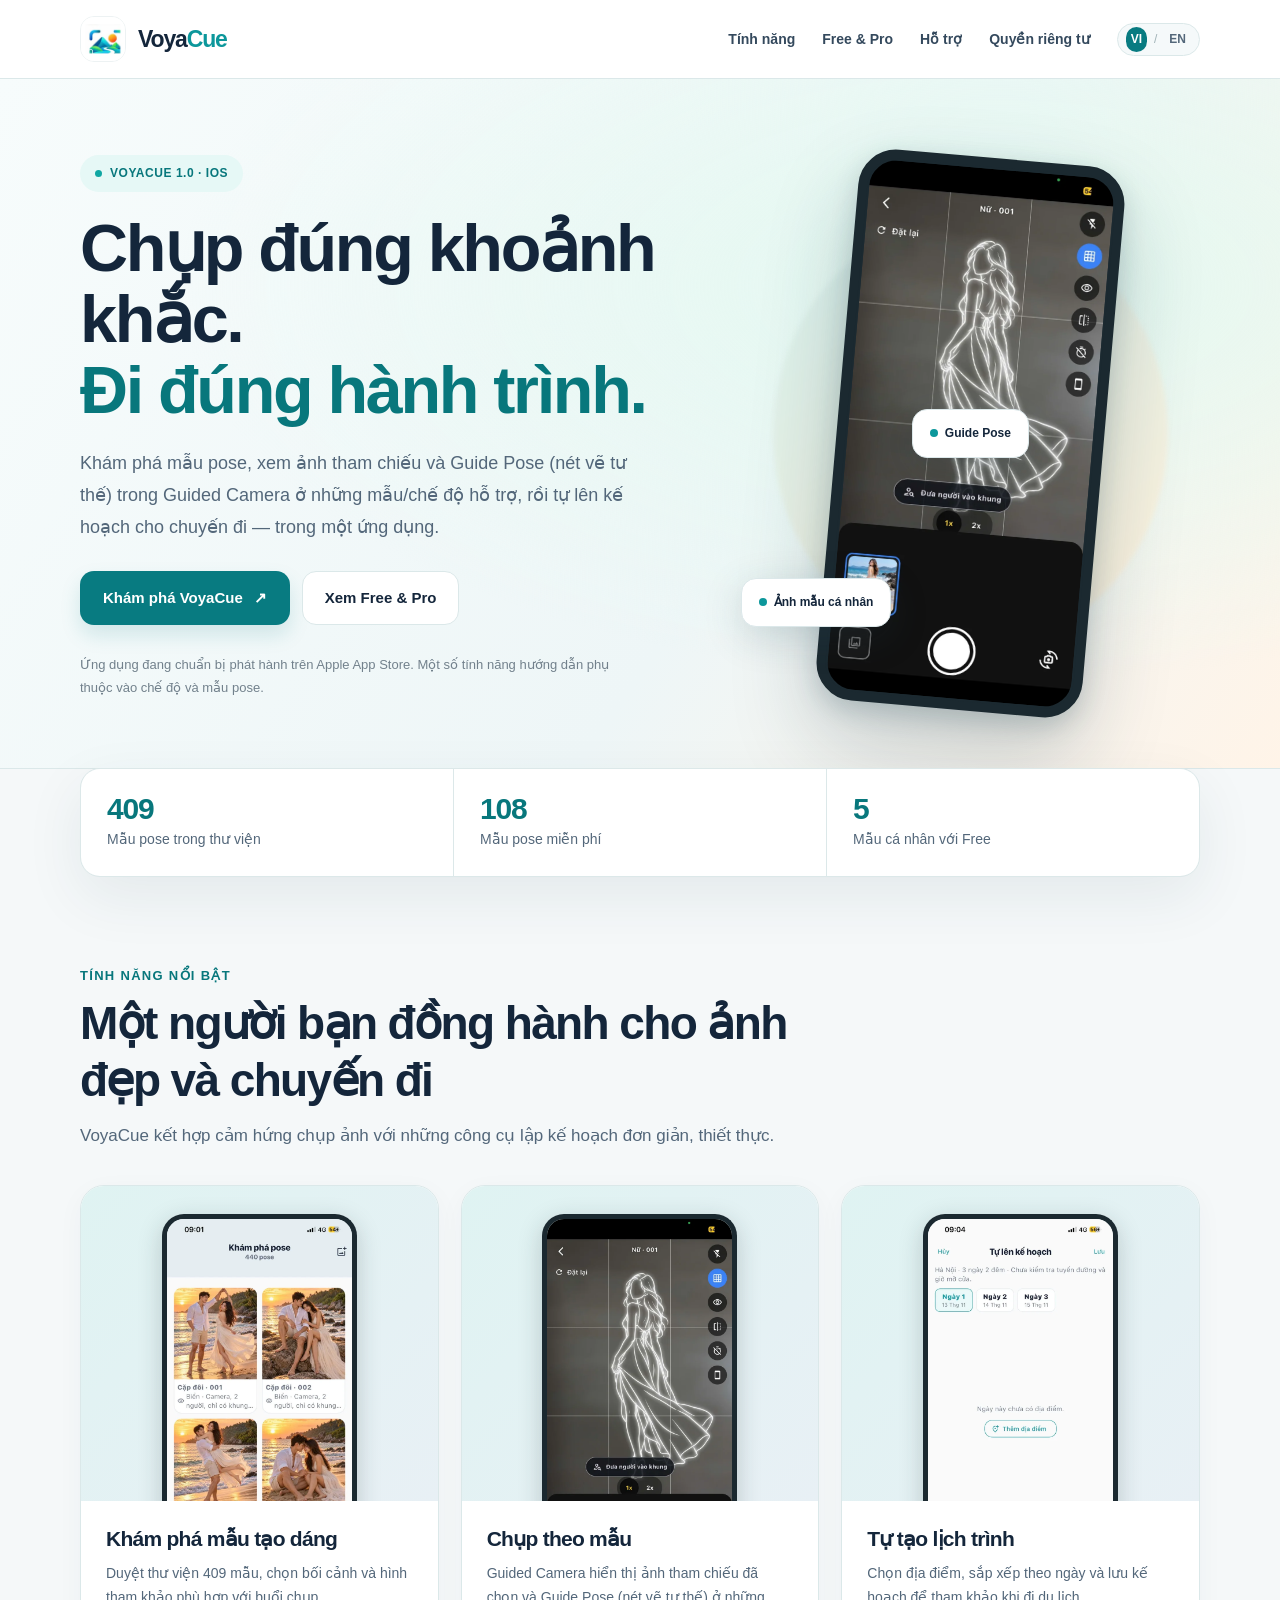
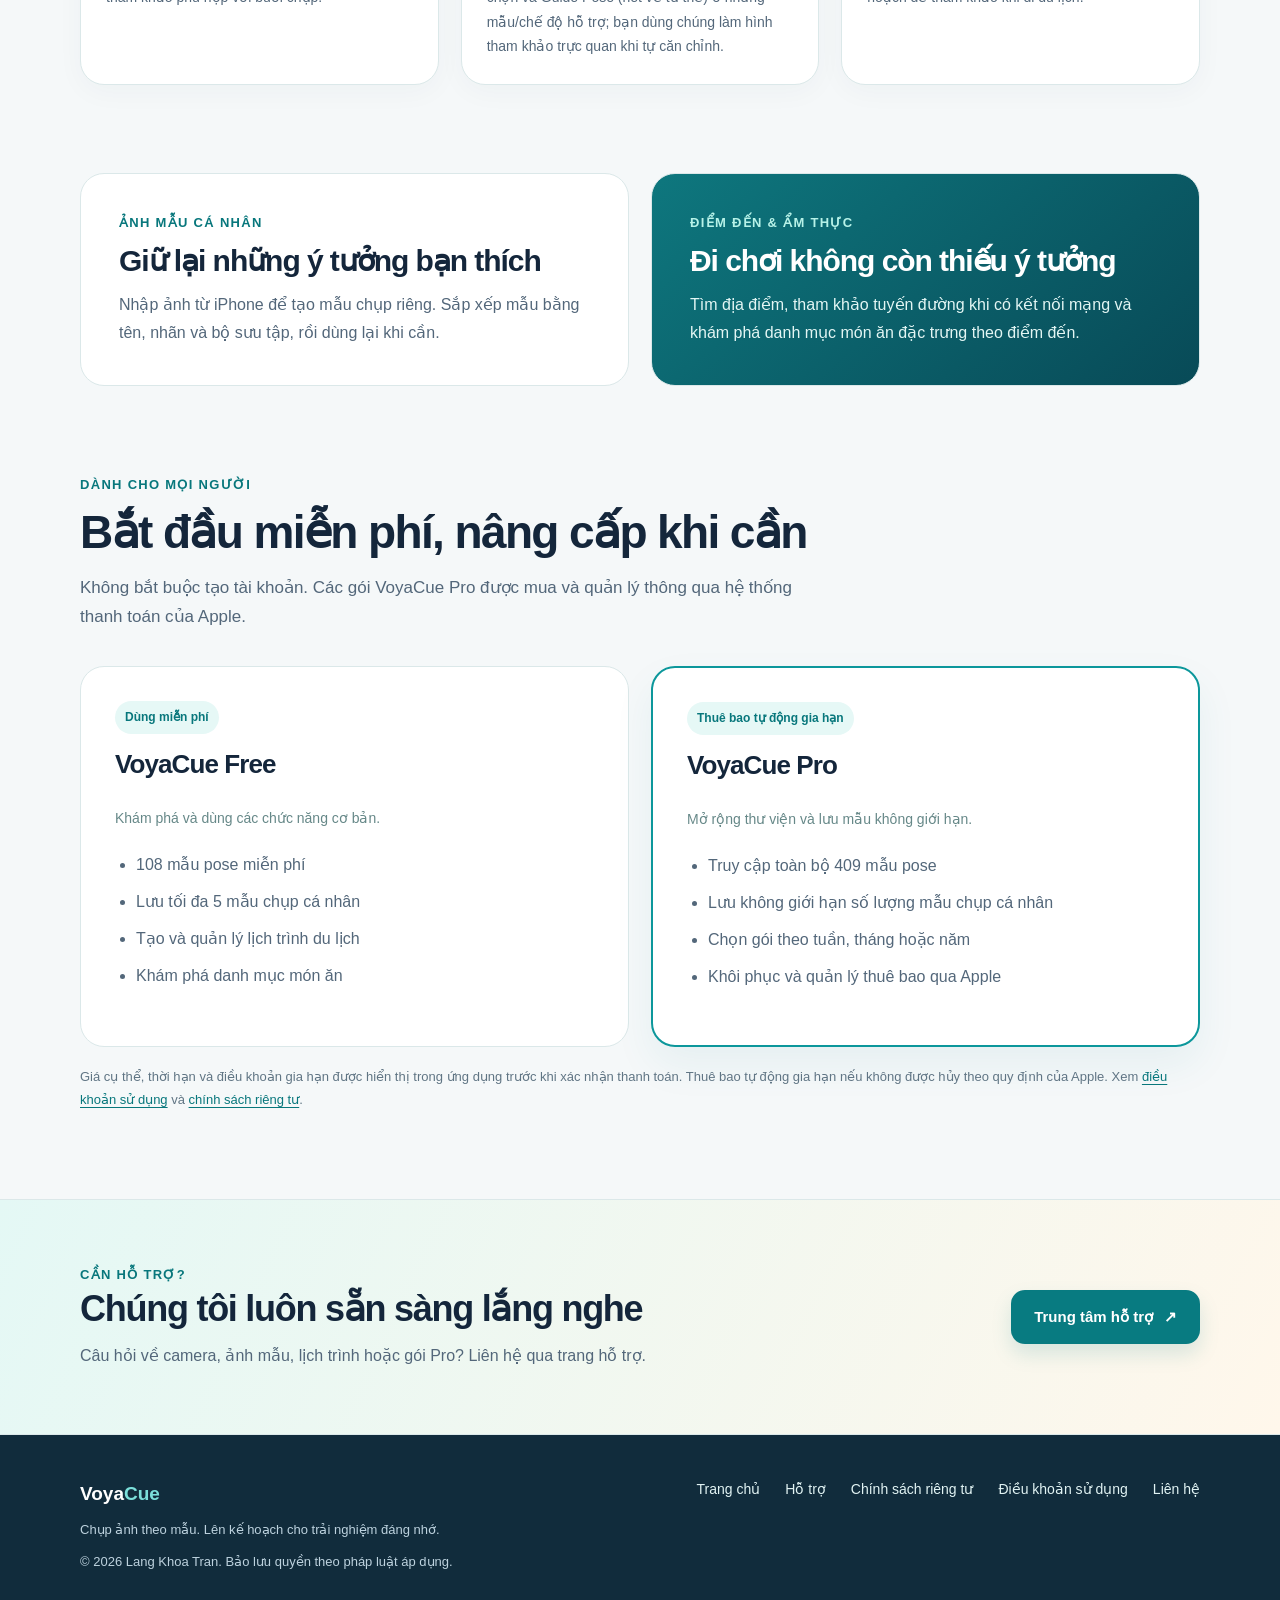
==== commit fefc6275: "docs(web): update pose counts to 409 templates, 108 free App Review 1.1 removed 31 intimate pose tem" ====
--- a/index.html
+++ b/index.html
@@ -1,19 +1,19 @@
 <!DOCTYPE html>
-<html lang="vi"><head><meta charset="utf-8"/><meta content="width=device-width, initial-scale=1" name="viewport"/><meta content="#f5f8f9" name="theme-color"/><meta content="VoyaCue giúp bạn khám phá 440 mẫu pose, xem ảnh tham chiếu và Guide Pose trực quan khi chụp, rồi tự tạo lịch trình du lịch trên iPhone." name="description"/><meta content="website" property="og:type"/><meta content="VoyaCue — Tham khảo pose &amp; lên lịch trình du lịch" property="og:title"/><meta content="VoyaCue giúp bạn khám phá 440 mẫu pose, xem ảnh tham chiếu và Guide Pose trực quan khi chụp, rồi tự tạo lịch trình du lịch trên iPhone." property="og:description"/><meta content="VoyaCue" property="og:site_name"/><link href="/assets/app-icon.webp" rel="icon" type="image/webp"/><link href="/styles.css" rel="stylesheet"/><title>VoyaCue — Tham khảo pose &amp; lên lịch trình du lịch</title><link href="https://voyacue-site.pages.dev/index.html" hreflang="vi" rel="alternate"/><link href="https://voyacue-site.pages.dev/en/index.html" hreflang="en" rel="alternate"/></head><body><a class="skip-link" href="#main">Bỏ qua tới nội dung</a>
+<html lang="vi"><head><meta charset="utf-8"/><meta content="width=device-width, initial-scale=1" name="viewport"/><meta content="#f5f8f9" name="theme-color"/><meta content="VoyaCue giúp bạn khám phá 409 mẫu pose, xem ảnh tham chiếu và Guide Pose trực quan khi chụp, rồi tự tạo lịch trình du lịch trên iPhone." name="description"/><meta content="website" property="og:type"/><meta content="VoyaCue — Tham khảo pose &amp; lên lịch trình du lịch" property="og:title"/><meta content="VoyaCue giúp bạn khám phá 409 mẫu pose, xem ảnh tham chiếu và Guide Pose trực quan khi chụp, rồi tự tạo lịch trình du lịch trên iPhone." property="og:description"/><meta content="VoyaCue" property="og:site_name"/><link href="/assets/app-icon.webp" rel="icon" type="image/webp"/><link href="/styles.css" rel="stylesheet"/><title>VoyaCue — Tham khảo pose &amp; lên lịch trình du lịch</title><link href="https://voyacue-site.pages.dev/index.html" hreflang="vi" rel="alternate"/><link href="https://voyacue-site.pages.dev/en/index.html" hreflang="en" rel="alternate"/></head><body><a class="skip-link" href="#main">Bỏ qua tới nội dung</a>
 <header class="site-header"><div aria-label="Điều hướng chính" class="container nav" role="navigation">
 <a class="brand" href="/"><img alt="" height="46" src="/assets/app-icon.webp" width="46"/><span>Voya<span>Cue</span></span></a>
 <div class="nav-links"><a href="/#features">Tính năng</a><a href="/#pricing">Free &amp; Pro</a><a href="/support.html">Hỗ trợ</a><a href="/privacy.html">Quyền riêng tư</a><nav aria-label="Chọn ngôn ngữ" class="language-switch"><a aria-current="page" aria-label="Tiếng Việt" href="/index.html" lang="vi">VI</a><span aria-hidden="true">/</span><a aria-label="English" href="/en/index.html" lang="en">EN</a></nav></div></div></header><main id="main">
 <section class="hero"><div class="container hero-layout"><div class="hero-copy"><span class="top-badge">VoyaCue 1.0 · iOS</span><h1>Chụp đúng khoảnh khắc.<br/><strong>Đi đúng hành trình.</strong></h1><p>Khám phá mẫu pose, xem ảnh tham chiếu và Guide Pose (nét vẽ tư thế) trong Guided Camera ở những mẫu/chế độ hỗ trợ, rồi tự lên kế hoạch cho chuyến đi — trong một ứng dụng.</p><div class="actions"><a class="btn btn-primary" href="#features">Khám phá VoyaCue <span aria-hidden="true">↗</span></a><a class="btn btn-ghost" href="#pricing">Xem Free &amp; Pro</a></div><p class="fine-note">Ứng dụng đang chuẩn bị phát hành trên Apple App Store. Một số tính năng hướng dẫn phụ thuộc vào chế độ và mẫu pose.</p></div><div class="phone-stage"><div aria-hidden="true" class="orb"></div><div class="phone"><img alt="Ảnh chụp thật của Guided Camera VoyaCue, hiển thị hình hướng dẫn tư thế và nút chụp ảnh" height="1386" src="/assets/guided-camera.webp" width="640"/></div><div class="phone-label"><span class="dot"></span>Guide Pose</div><div class="phone-label last"><span class="dot"></span>Ảnh mẫu cá nhân</div></div></div></section>
-<div aria-label="Thông tin thư viện và gói" class="container metrics"><div class="metric"><strong>440</strong><span>Mẫu pose trong thư viện</span></div><div class="metric"><strong>109</strong><span>Mẫu pose miễn phí</span></div><div class="metric"><strong>5</strong><span>Mẫu cá nhân với Free</span></div></div>
+<div aria-label="Thông tin thư viện và gói" class="container metrics"><div class="metric"><strong>409</strong><span>Mẫu pose trong thư viện</span></div><div class="metric"><strong>108</strong><span>Mẫu pose miễn phí</span></div><div class="metric"><strong>5</strong><span>Mẫu cá nhân với Free</span></div></div>
 <section class="section" id="features"><div class="container"><div class="section-head"><div class="section-kicker">Tính năng nổi bật</div><h2>Một người bạn đồng hành cho ảnh đẹp và chuyến đi</h2><p>VoyaCue kết hợp cảm hứng chụp ảnh với những công cụ lập kế hoạch đơn giản, thiết thực.</p></div><div class="feature-grid">
-<article class="feature-card"><div class="feature-thumb"><img alt="Màn hình thư viện pose VoyaCue, hiển thị mẫu tạo dáng đôi trên bãi biển" height="1386" loading="lazy" src="/assets/pose-gallery.webp" width="640"/></div><div class="feature-text"><h3>Khám phá mẫu tạo dáng</h3><p>Duyệt thư viện 440 mẫu, chọn bối cảnh và hình tham khảo phù hợp với buổi chụp.</p></div></article>
+<article class="feature-card"><div class="feature-thumb"><img alt="Màn hình thư viện pose VoyaCue, hiển thị mẫu tạo dáng đôi trên bãi biển" height="1386" loading="lazy" src="/assets/pose-gallery.webp" width="640"/></div><div class="feature-text"><h3>Khám phá mẫu tạo dáng</h3><p>Duyệt thư viện 409 mẫu, chọn bối cảnh và hình tham khảo phù hợp với buổi chụp.</p></div></article>
 <article class="feature-card"><div class="feature-thumb"><img alt="Màn hình chụp ảnh theo mẫu VoyaCue với hình gợi ý tư thế" height="1386" loading="lazy" src="/assets/guided-camera.webp" width="640"/></div><div class="feature-text"><h3>Chụp theo mẫu</h3><p>Guided Camera hiển thị ảnh tham chiếu đã chọn và Guide Pose (nét vẽ tư thế) ở những mẫu/chế độ hỗ trợ; bạn dùng chúng làm hình tham khảo trực quan khi tự căn chỉnh.</p></div></article>
 <article class="feature-card"><div class="feature-thumb"><img alt="Màn hình tự lên kế hoạch chuyến đi theo ngày trên VoyaCue" height="1386" loading="lazy" src="/assets/trip-planner.webp" width="640"/></div><div class="feature-text"><h3>Tự tạo lịch trình</h3><p>Chọn địa điểm, sắp xếp theo ngày và lưu kế hoạch để tham khảo khi đi du lịch.</p></div></article>
 </div></div></section>
 <section class="section" style="padding-top:0"><div class="container split-banner"><div class="white-panel"><div class="section-kicker">Ảnh mẫu cá nhân</div><h2>Giữ lại những ý tưởng bạn thích</h2><p>Nhập ảnh từ iPhone để tạo mẫu chụp riêng. Sắp xếp mẫu bằng tên, nhãn và bộ sưu tập, rồi dùng lại khi cần.</p></div><div class="white-panel green-panel"><div class="section-kicker" style="color:#b7f2e8">Điểm đến &amp; ẩm thực</div><h2>Đi chơi không còn thiếu ý tưởng</h2><p>Tìm địa điểm, tham khảo tuyến đường khi có kết nối mạng và khám phá danh mục món ăn đặc trưng theo điểm đến.</p></div></div></section>
 <section class="section" id="pricing" style="padding-top:0"><div class="container"><div class="section-head"><div class="section-kicker">Dành cho mọi người</div><h2>Bắt đầu miễn phí, nâng cấp khi cần</h2><p>Không bắt buộc tạo tài khoản. Các gói VoyaCue Pro được mua và quản lý thông qua hệ thống thanh toán của Apple.</p></div><div class="pricing-grid">
-<div class="price-card"><span class="plan-tag">Dùng miễn phí</span><h3>VoyaCue Free</h3><p class="plan-desc">Khám phá và dùng các chức năng cơ bản.</p><ul><li>109 mẫu pose miễn phí</li><li>Lưu tối đa 5 mẫu chụp cá nhân</li><li>Tạo và quản lý lịch trình du lịch</li><li>Khám phá danh mục món ăn</li></ul></div>
-<div class="price-card pro"><span class="plan-tag">Thuê bao tự động gia hạn</span><h3>VoyaCue Pro</h3><p class="plan-desc">Mở rộng thư viện và lưu mẫu không giới hạn.</p><ul><li>Truy cập toàn bộ 440 mẫu pose</li><li>Lưu không giới hạn số lượng mẫu chụp cá nhân</li><li>Chọn gói theo tuần, tháng hoặc năm</li><li>Khôi phục và quản lý thuê bao qua Apple</li></ul></div>
+<div class="price-card"><span class="plan-tag">Dùng miễn phí</span><h3>VoyaCue Free</h3><p class="plan-desc">Khám phá và dùng các chức năng cơ bản.</p><ul><li>108 mẫu pose miễn phí</li><li>Lưu tối đa 5 mẫu chụp cá nhân</li><li>Tạo và quản lý lịch trình du lịch</li><li>Khám phá danh mục món ăn</li></ul></div>
+<div class="price-card pro"><span class="plan-tag">Thuê bao tự động gia hạn</span><h3>VoyaCue Pro</h3><p class="plan-desc">Mở rộng thư viện và lưu mẫu không giới hạn.</p><ul><li>Truy cập toàn bộ 409 mẫu pose</li><li>Lưu không giới hạn số lượng mẫu chụp cá nhân</li><li>Chọn gói theo tuần, tháng hoặc năm</li><li>Khôi phục và quản lý thuê bao qua Apple</li></ul></div>
 </div><p class="disclosure">Giá cụ thể, thời hạn và điều khoản gia hạn được hiển thị trong ứng dụng trước khi xác nhận thanh toán. Thuê bao tự động gia hạn nếu không được hủy theo quy định của Apple. Xem <a href="/terms.html">điều khoản sử dụng</a> và <a href="/privacy.html">chính sách riêng tư</a>. </p></div></section>
 <section class="cta"><div class="container"><div><div class="section-kicker">Cần hỗ trợ?</div><h2>Chúng tôi luôn sẵn sàng lắng nghe</h2><p>Câu hỏi về camera, ảnh mẫu, lịch trình hoặc gói Pro? Liên hệ qua trang hỗ trợ.</p></div><a class="btn btn-primary" href="/support.html">Trung tâm hỗ trợ <span aria-hidden="true">↗</span></a></div></section>
 </main><footer class="site-footer"><div class="container footer-inner"><div><div class="footer-brand">Voya<span>Cue</span></div><p>Chụp ảnh theo mẫu. Lên kế hoạch cho trải nghiệm đáng nhớ.</p><p>© 2026 Lang Khoa Tran. Bảo lưu quyền theo pháp luật áp dụng.</p></div><nav aria-label="Liên kết cuối trang" class="footer-links"><a href="/">Trang chủ</a><a href="/support.html">Hỗ trợ</a><a href="/privacy.html">Chính sách riêng tư</a><a href="/terms.html">Điều khoản sử dụng</a><a href="mailto:voyacue.support@gmail.com">Liên hệ</a></nav></div></footer></body></html>
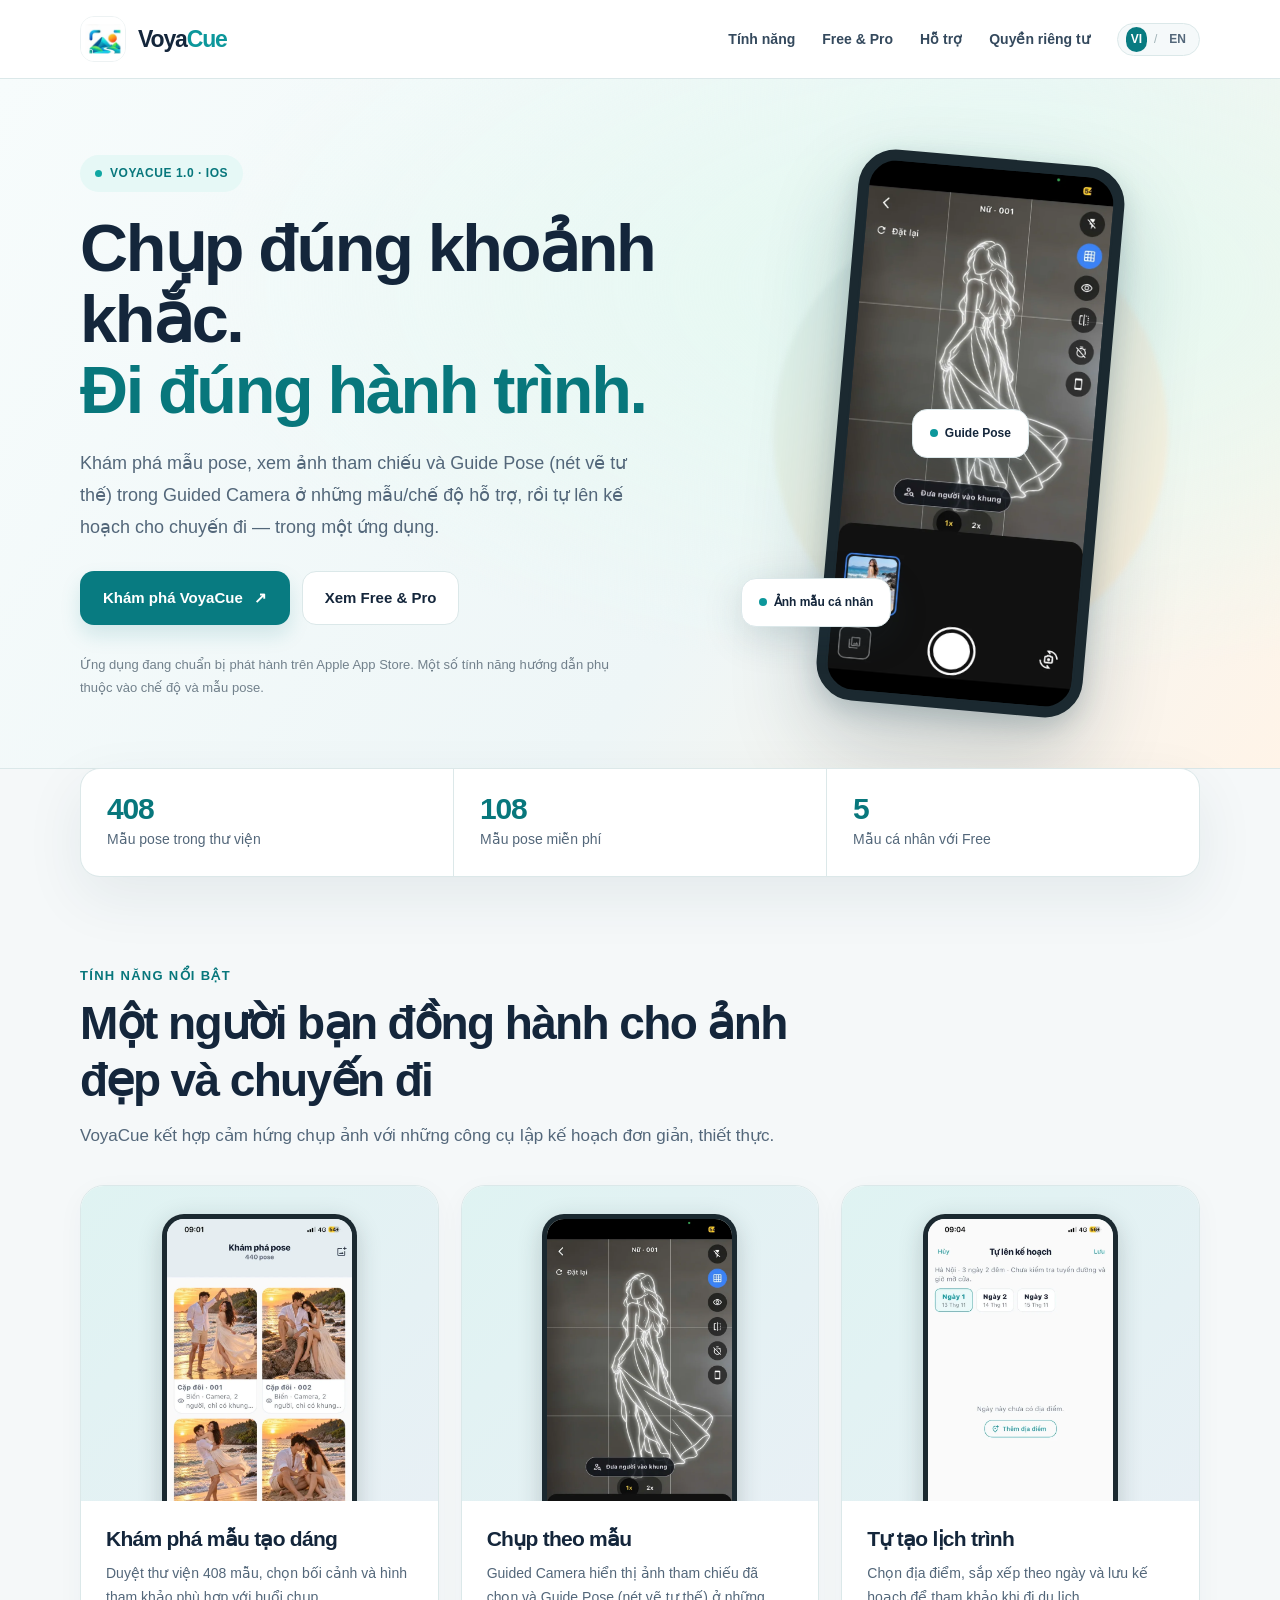
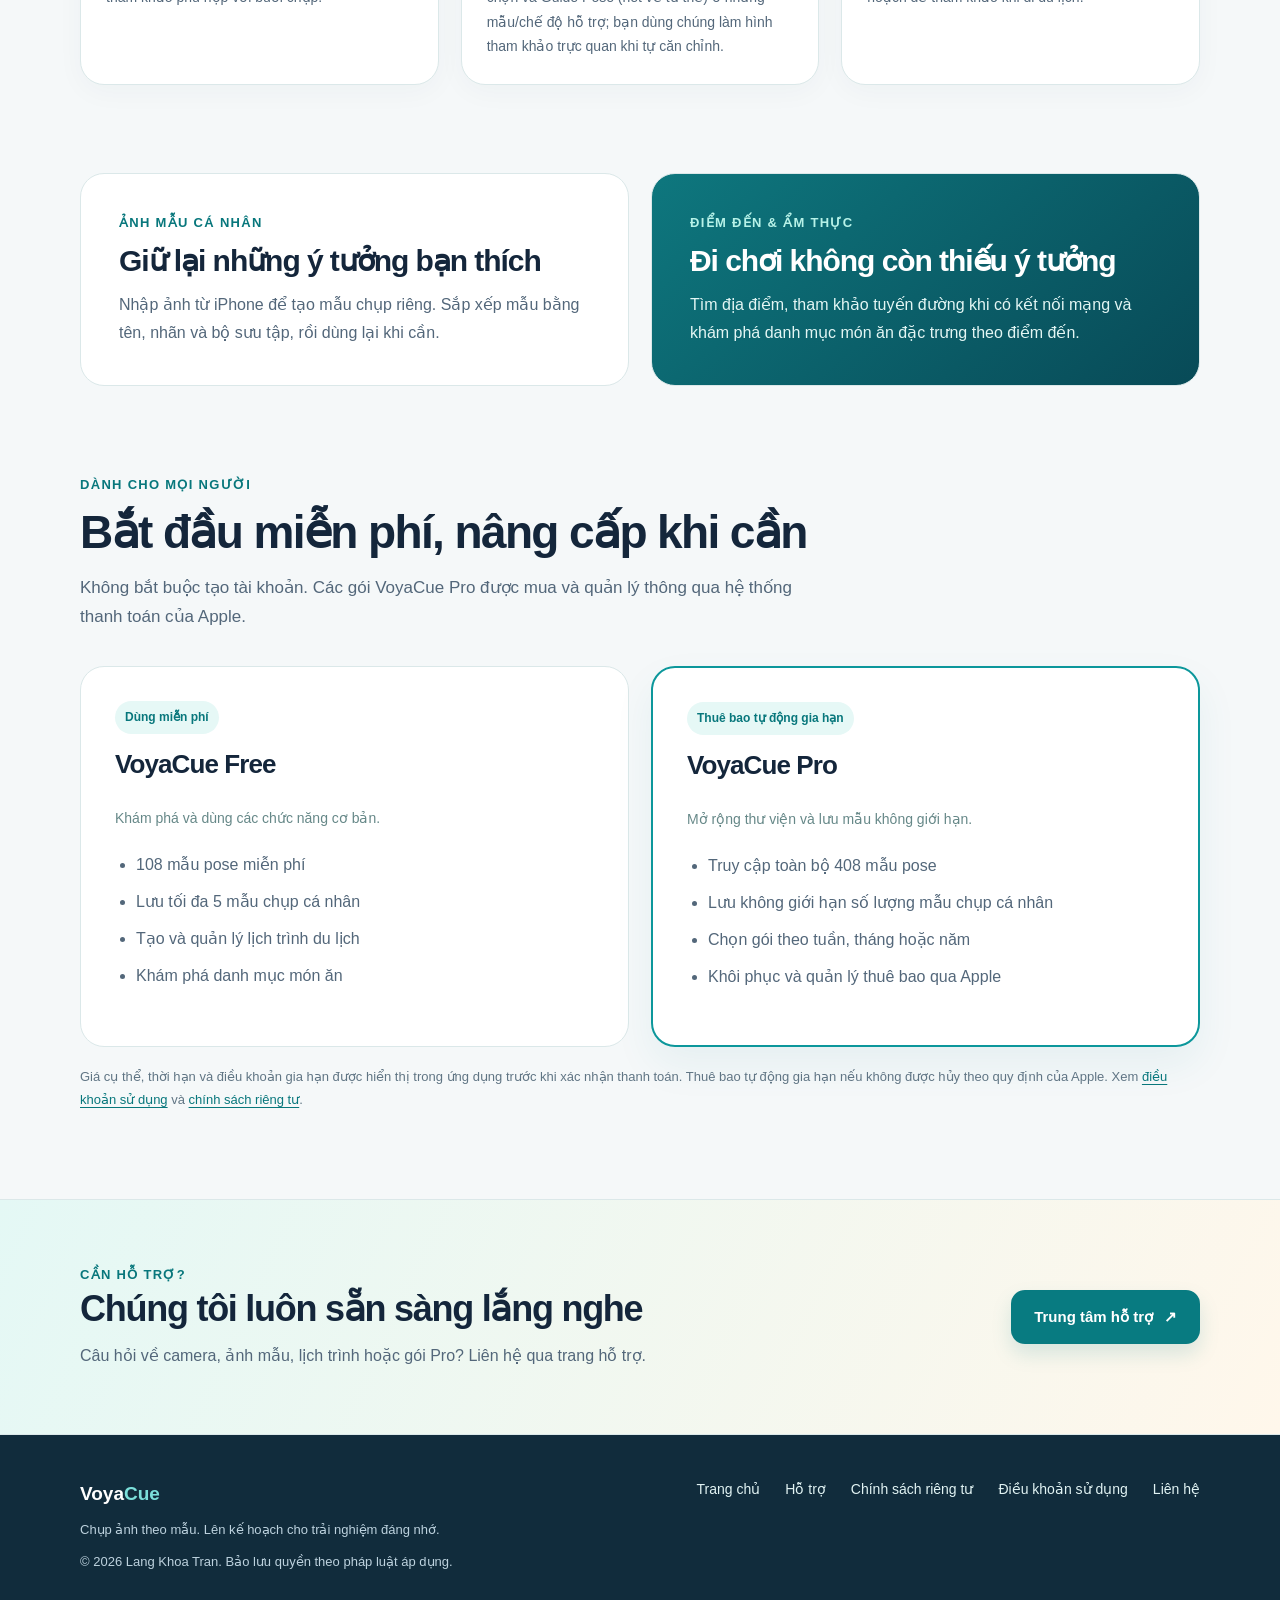
==== commit 46535ff0: "docs(web): update pose count to 408 templates indoor_solo_female_027 deleted by owner decision 2026-" ====
--- a/index.html
+++ b/index.html
@@ -1,19 +1,19 @@
 <!DOCTYPE html>
-<html lang="vi"><head><meta charset="utf-8"/><meta content="width=device-width, initial-scale=1" name="viewport"/><meta content="#f5f8f9" name="theme-color"/><meta content="VoyaCue giúp bạn khám phá 409 mẫu pose, xem ảnh tham chiếu và Guide Pose trực quan khi chụp, rồi tự tạo lịch trình du lịch trên iPhone." name="description"/><meta content="website" property="og:type"/><meta content="VoyaCue — Tham khảo pose &amp; lên lịch trình du lịch" property="og:title"/><meta content="VoyaCue giúp bạn khám phá 409 mẫu pose, xem ảnh tham chiếu và Guide Pose trực quan khi chụp, rồi tự tạo lịch trình du lịch trên iPhone." property="og:description"/><meta content="VoyaCue" property="og:site_name"/><link href="/assets/app-icon.webp" rel="icon" type="image/webp"/><link href="/styles.css" rel="stylesheet"/><title>VoyaCue — Tham khảo pose &amp; lên lịch trình du lịch</title><link href="https://voyacue-site.pages.dev/index.html" hreflang="vi" rel="alternate"/><link href="https://voyacue-site.pages.dev/en/index.html" hreflang="en" rel="alternate"/></head><body><a class="skip-link" href="#main">Bỏ qua tới nội dung</a>
+<html lang="vi"><head><meta charset="utf-8"/><meta content="width=device-width, initial-scale=1" name="viewport"/><meta content="#f5f8f9" name="theme-color"/><meta content="VoyaCue giúp bạn khám phá 408 mẫu pose, xem ảnh tham chiếu và Guide Pose trực quan khi chụp, rồi tự tạo lịch trình du lịch trên iPhone." name="description"/><meta content="website" property="og:type"/><meta content="VoyaCue — Tham khảo pose &amp; lên lịch trình du lịch" property="og:title"/><meta content="VoyaCue giúp bạn khám phá 408 mẫu pose, xem ảnh tham chiếu và Guide Pose trực quan khi chụp, rồi tự tạo lịch trình du lịch trên iPhone." property="og:description"/><meta content="VoyaCue" property="og:site_name"/><link href="/assets/app-icon.webp" rel="icon" type="image/webp"/><link href="/styles.css" rel="stylesheet"/><title>VoyaCue — Tham khảo pose &amp; lên lịch trình du lịch</title><link href="https://voyacue-site.pages.dev/index.html" hreflang="vi" rel="alternate"/><link href="https://voyacue-site.pages.dev/en/index.html" hreflang="en" rel="alternate"/></head><body><a class="skip-link" href="#main">Bỏ qua tới nội dung</a>
 <header class="site-header"><div aria-label="Điều hướng chính" class="container nav" role="navigation">
 <a class="brand" href="/"><img alt="" height="46" src="/assets/app-icon.webp" width="46"/><span>Voya<span>Cue</span></span></a>
 <div class="nav-links"><a href="/#features">Tính năng</a><a href="/#pricing">Free &amp; Pro</a><a href="/support.html">Hỗ trợ</a><a href="/privacy.html">Quyền riêng tư</a><nav aria-label="Chọn ngôn ngữ" class="language-switch"><a aria-current="page" aria-label="Tiếng Việt" href="/index.html" lang="vi">VI</a><span aria-hidden="true">/</span><a aria-label="English" href="/en/index.html" lang="en">EN</a></nav></div></div></header><main id="main">
 <section class="hero"><div class="container hero-layout"><div class="hero-copy"><span class="top-badge">VoyaCue 1.0 · iOS</span><h1>Chụp đúng khoảnh khắc.<br/><strong>Đi đúng hành trình.</strong></h1><p>Khám phá mẫu pose, xem ảnh tham chiếu và Guide Pose (nét vẽ tư thế) trong Guided Camera ở những mẫu/chế độ hỗ trợ, rồi tự lên kế hoạch cho chuyến đi — trong một ứng dụng.</p><div class="actions"><a class="btn btn-primary" href="#features">Khám phá VoyaCue <span aria-hidden="true">↗</span></a><a class="btn btn-ghost" href="#pricing">Xem Free &amp; Pro</a></div><p class="fine-note">Ứng dụng đang chuẩn bị phát hành trên Apple App Store. Một số tính năng hướng dẫn phụ thuộc vào chế độ và mẫu pose.</p></div><div class="phone-stage"><div aria-hidden="true" class="orb"></div><div class="phone"><img alt="Ảnh chụp thật của Guided Camera VoyaCue, hiển thị hình hướng dẫn tư thế và nút chụp ảnh" height="1386" src="/assets/guided-camera.webp" width="640"/></div><div class="phone-label"><span class="dot"></span>Guide Pose</div><div class="phone-label last"><span class="dot"></span>Ảnh mẫu cá nhân</div></div></div></section>
-<div aria-label="Thông tin thư viện và gói" class="container metrics"><div class="metric"><strong>409</strong><span>Mẫu pose trong thư viện</span></div><div class="metric"><strong>108</strong><span>Mẫu pose miễn phí</span></div><div class="metric"><strong>5</strong><span>Mẫu cá nhân với Free</span></div></div>
+<div aria-label="Thông tin thư viện và gói" class="container metrics"><div class="metric"><strong>408</strong><span>Mẫu pose trong thư viện</span></div><div class="metric"><strong>108</strong><span>Mẫu pose miễn phí</span></div><div class="metric"><strong>5</strong><span>Mẫu cá nhân với Free</span></div></div>
 <section class="section" id="features"><div class="container"><div class="section-head"><div class="section-kicker">Tính năng nổi bật</div><h2>Một người bạn đồng hành cho ảnh đẹp và chuyến đi</h2><p>VoyaCue kết hợp cảm hứng chụp ảnh với những công cụ lập kế hoạch đơn giản, thiết thực.</p></div><div class="feature-grid">
-<article class="feature-card"><div class="feature-thumb"><img alt="Màn hình thư viện pose VoyaCue, hiển thị mẫu tạo dáng đôi trên bãi biển" height="1386" loading="lazy" src="/assets/pose-gallery.webp" width="640"/></div><div class="feature-text"><h3>Khám phá mẫu tạo dáng</h3><p>Duyệt thư viện 409 mẫu, chọn bối cảnh và hình tham khảo phù hợp với buổi chụp.</p></div></article>
+<article class="feature-card"><div class="feature-thumb"><img alt="Màn hình thư viện pose VoyaCue, hiển thị mẫu tạo dáng đôi trên bãi biển" height="1386" loading="lazy" src="/assets/pose-gallery.webp" width="640"/></div><div class="feature-text"><h3>Khám phá mẫu tạo dáng</h3><p>Duyệt thư viện 408 mẫu, chọn bối cảnh và hình tham khảo phù hợp với buổi chụp.</p></div></article>
 <article class="feature-card"><div class="feature-thumb"><img alt="Màn hình chụp ảnh theo mẫu VoyaCue với hình gợi ý tư thế" height="1386" loading="lazy" src="/assets/guided-camera.webp" width="640"/></div><div class="feature-text"><h3>Chụp theo mẫu</h3><p>Guided Camera hiển thị ảnh tham chiếu đã chọn và Guide Pose (nét vẽ tư thế) ở những mẫu/chế độ hỗ trợ; bạn dùng chúng làm hình tham khảo trực quan khi tự căn chỉnh.</p></div></article>
 <article class="feature-card"><div class="feature-thumb"><img alt="Màn hình tự lên kế hoạch chuyến đi theo ngày trên VoyaCue" height="1386" loading="lazy" src="/assets/trip-planner.webp" width="640"/></div><div class="feature-text"><h3>Tự tạo lịch trình</h3><p>Chọn địa điểm, sắp xếp theo ngày và lưu kế hoạch để tham khảo khi đi du lịch.</p></div></article>
 </div></div></section>
 <section class="section" style="padding-top:0"><div class="container split-banner"><div class="white-panel"><div class="section-kicker">Ảnh mẫu cá nhân</div><h2>Giữ lại những ý tưởng bạn thích</h2><p>Nhập ảnh từ iPhone để tạo mẫu chụp riêng. Sắp xếp mẫu bằng tên, nhãn và bộ sưu tập, rồi dùng lại khi cần.</p></div><div class="white-panel green-panel"><div class="section-kicker" style="color:#b7f2e8">Điểm đến &amp; ẩm thực</div><h2>Đi chơi không còn thiếu ý tưởng</h2><p>Tìm địa điểm, tham khảo tuyến đường khi có kết nối mạng và khám phá danh mục món ăn đặc trưng theo điểm đến.</p></div></div></section>
 <section class="section" id="pricing" style="padding-top:0"><div class="container"><div class="section-head"><div class="section-kicker">Dành cho mọi người</div><h2>Bắt đầu miễn phí, nâng cấp khi cần</h2><p>Không bắt buộc tạo tài khoản. Các gói VoyaCue Pro được mua và quản lý thông qua hệ thống thanh toán của Apple.</p></div><div class="pricing-grid">
 <div class="price-card"><span class="plan-tag">Dùng miễn phí</span><h3>VoyaCue Free</h3><p class="plan-desc">Khám phá và dùng các chức năng cơ bản.</p><ul><li>108 mẫu pose miễn phí</li><li>Lưu tối đa 5 mẫu chụp cá nhân</li><li>Tạo và quản lý lịch trình du lịch</li><li>Khám phá danh mục món ăn</li></ul></div>
-<div class="price-card pro"><span class="plan-tag">Thuê bao tự động gia hạn</span><h3>VoyaCue Pro</h3><p class="plan-desc">Mở rộng thư viện và lưu mẫu không giới hạn.</p><ul><li>Truy cập toàn bộ 409 mẫu pose</li><li>Lưu không giới hạn số lượng mẫu chụp cá nhân</li><li>Chọn gói theo tuần, tháng hoặc năm</li><li>Khôi phục và quản lý thuê bao qua Apple</li></ul></div>
+<div class="price-card pro"><span class="plan-tag">Thuê bao tự động gia hạn</span><h3>VoyaCue Pro</h3><p class="plan-desc">Mở rộng thư viện và lưu mẫu không giới hạn.</p><ul><li>Truy cập toàn bộ 408 mẫu pose</li><li>Lưu không giới hạn số lượng mẫu chụp cá nhân</li><li>Chọn gói theo tuần, tháng hoặc năm</li><li>Khôi phục và quản lý thuê bao qua Apple</li></ul></div>
 </div><p class="disclosure">Giá cụ thể, thời hạn và điều khoản gia hạn được hiển thị trong ứng dụng trước khi xác nhận thanh toán. Thuê bao tự động gia hạn nếu không được hủy theo quy định của Apple. Xem <a href="/terms.html">điều khoản sử dụng</a> và <a href="/privacy.html">chính sách riêng tư</a>. </p></div></section>
 <section class="cta"><div class="container"><div><div class="section-kicker">Cần hỗ trợ?</div><h2>Chúng tôi luôn sẵn sàng lắng nghe</h2><p>Câu hỏi về camera, ảnh mẫu, lịch trình hoặc gói Pro? Liên hệ qua trang hỗ trợ.</p></div><a class="btn btn-primary" href="/support.html">Trung tâm hỗ trợ <span aria-hidden="true">↗</span></a></div></section>
 </main><footer class="site-footer"><div class="container footer-inner"><div><div class="footer-brand">Voya<span>Cue</span></div><p>Chụp ảnh theo mẫu. Lên kế hoạch cho trải nghiệm đáng nhớ.</p><p>© 2026 Lang Khoa Tran. Bảo lưu quyền theo pháp luật áp dụng.</p></div><nav aria-label="Liên kết cuối trang" class="footer-links"><a href="/">Trang chủ</a><a href="/support.html">Hỗ trợ</a><a href="/privacy.html">Chính sách riêng tư</a><a href="/terms.html">Điều khoản sử dụng</a><a href="mailto:voyacue.support@gmail.com">Liên hệ</a></nav></div></footer></body></html>
